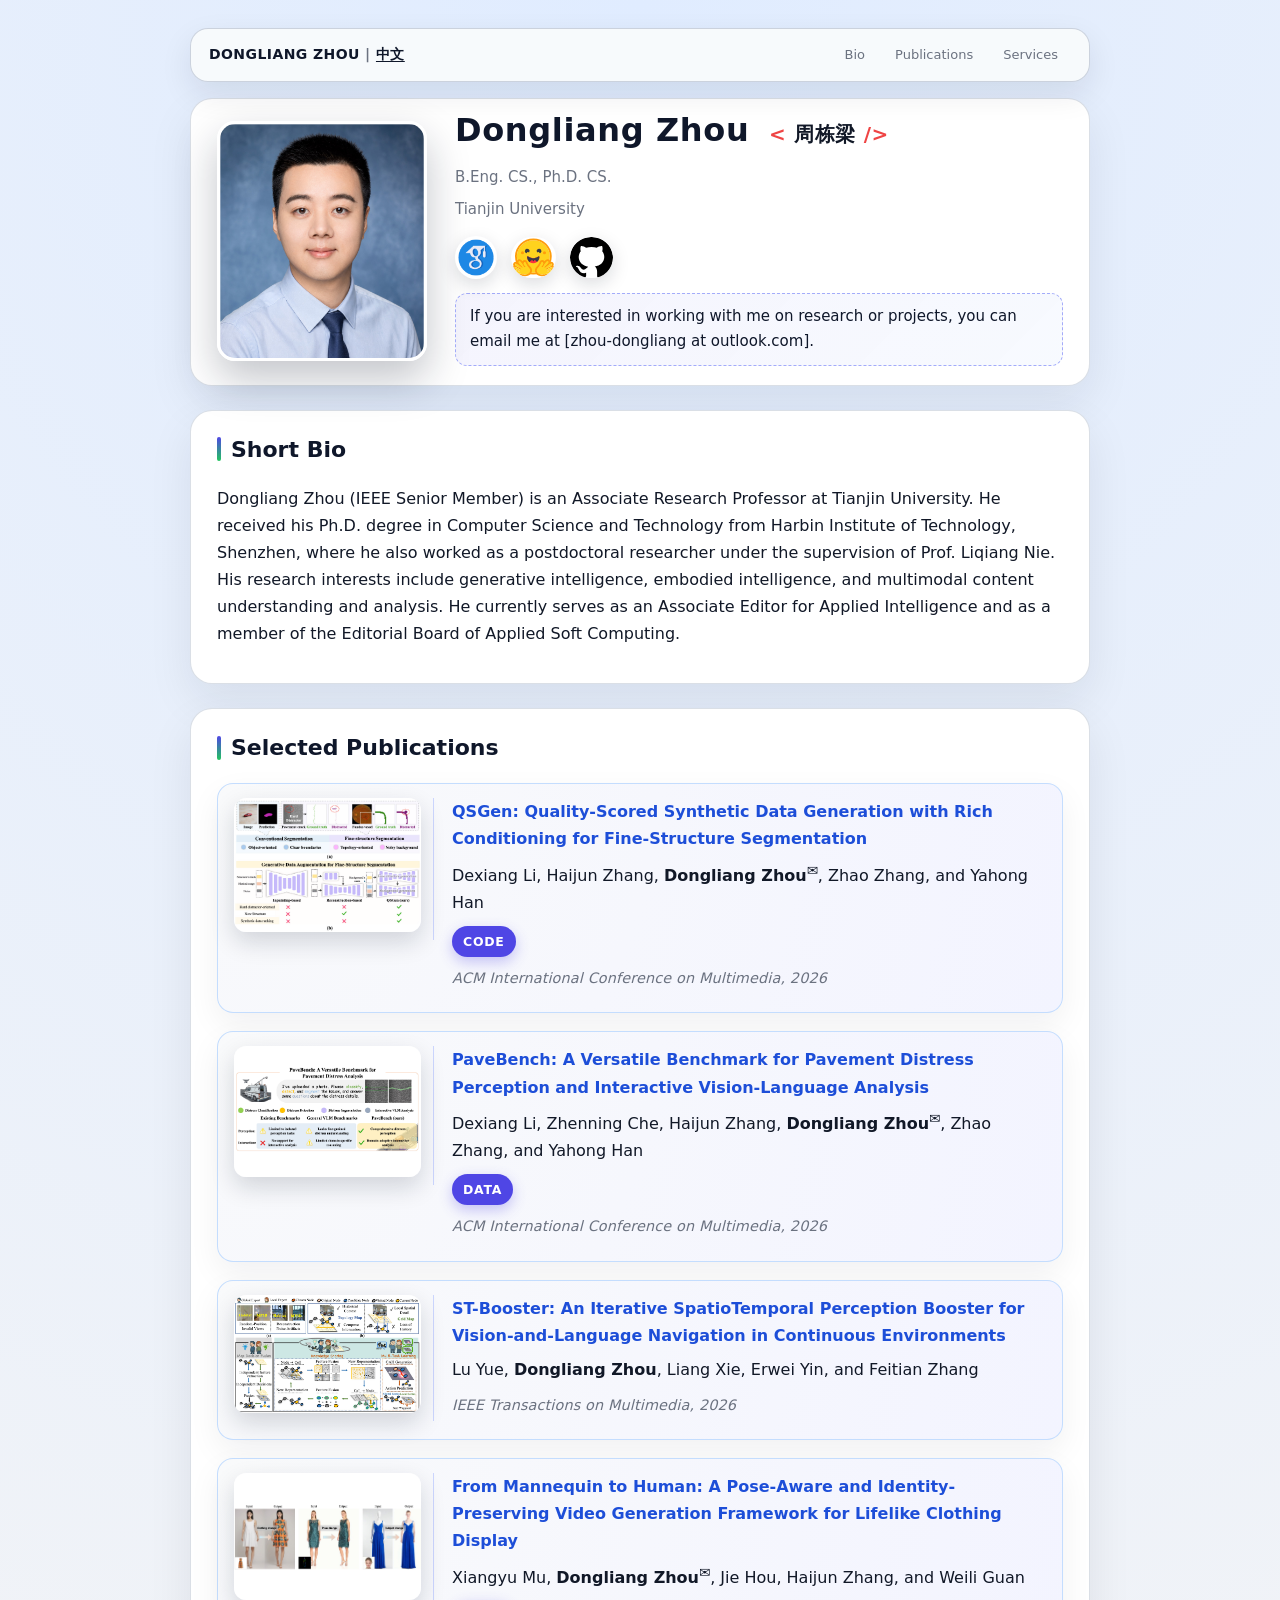
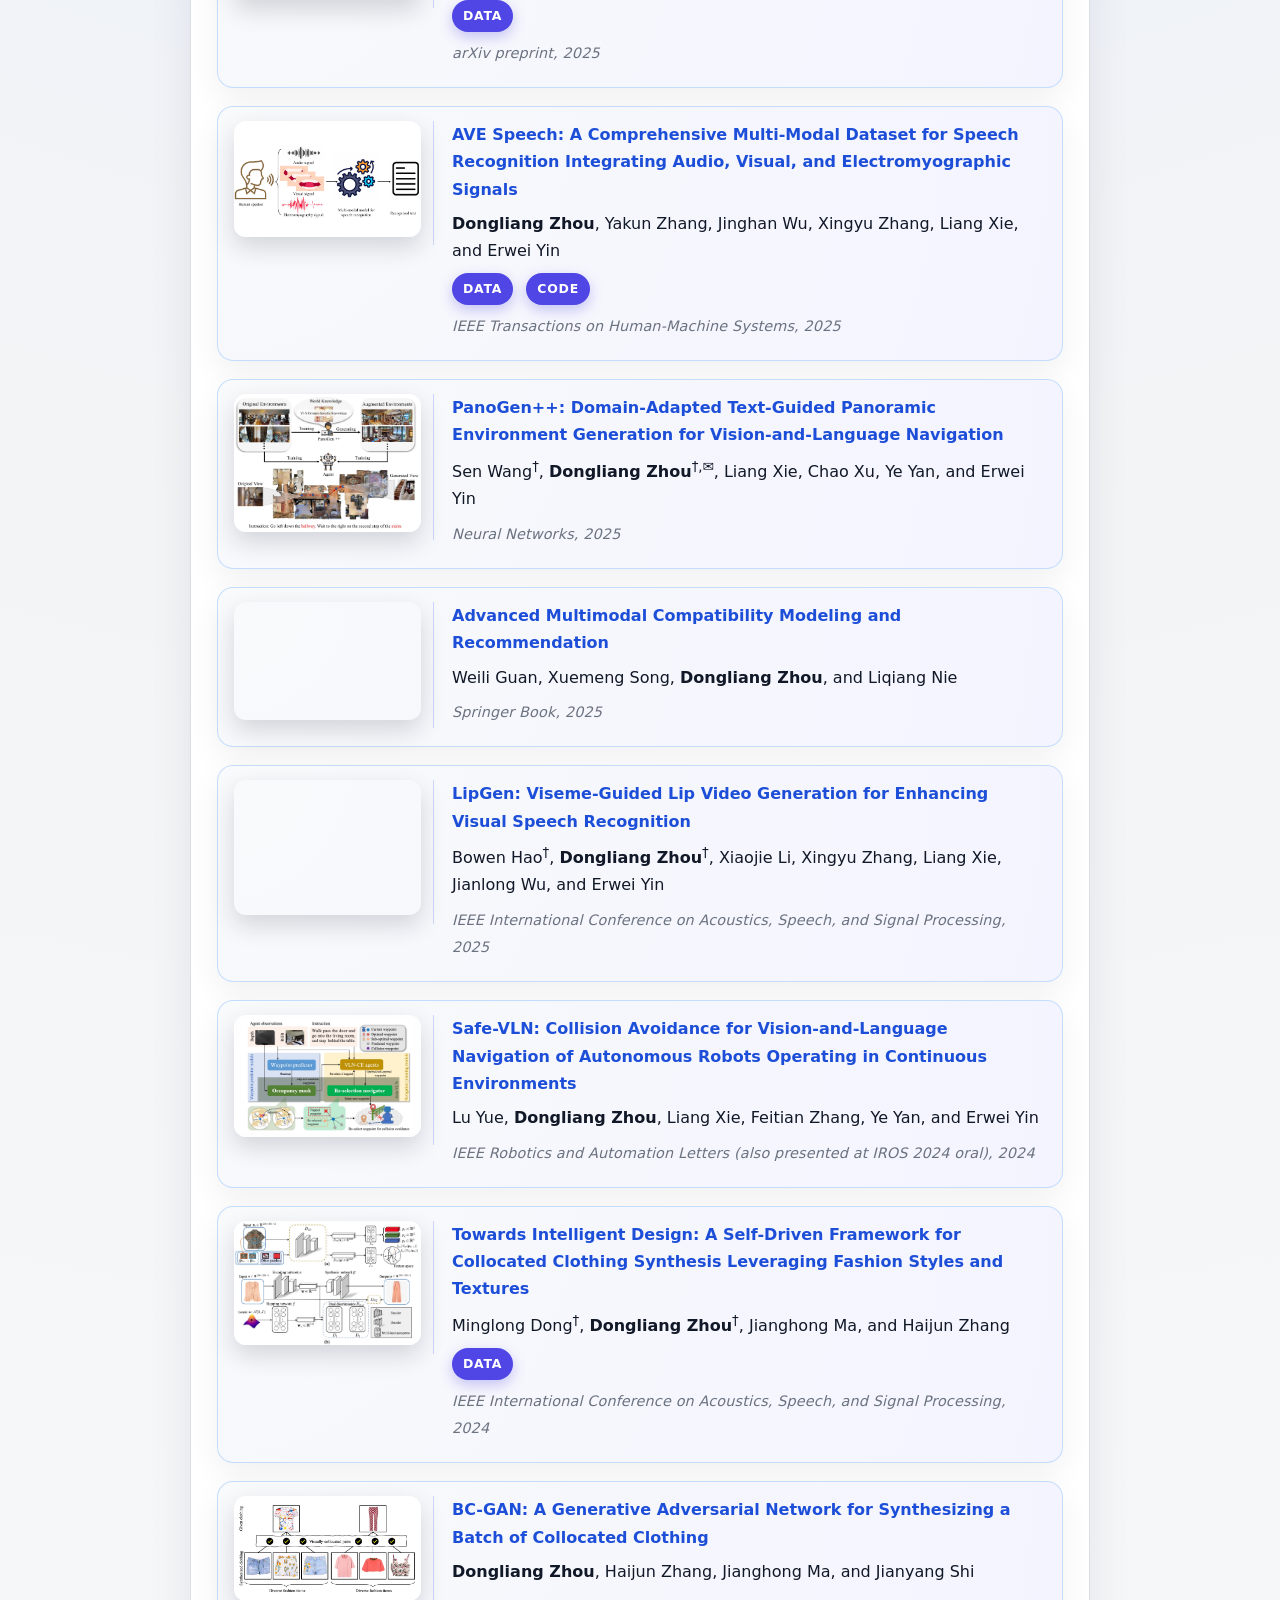
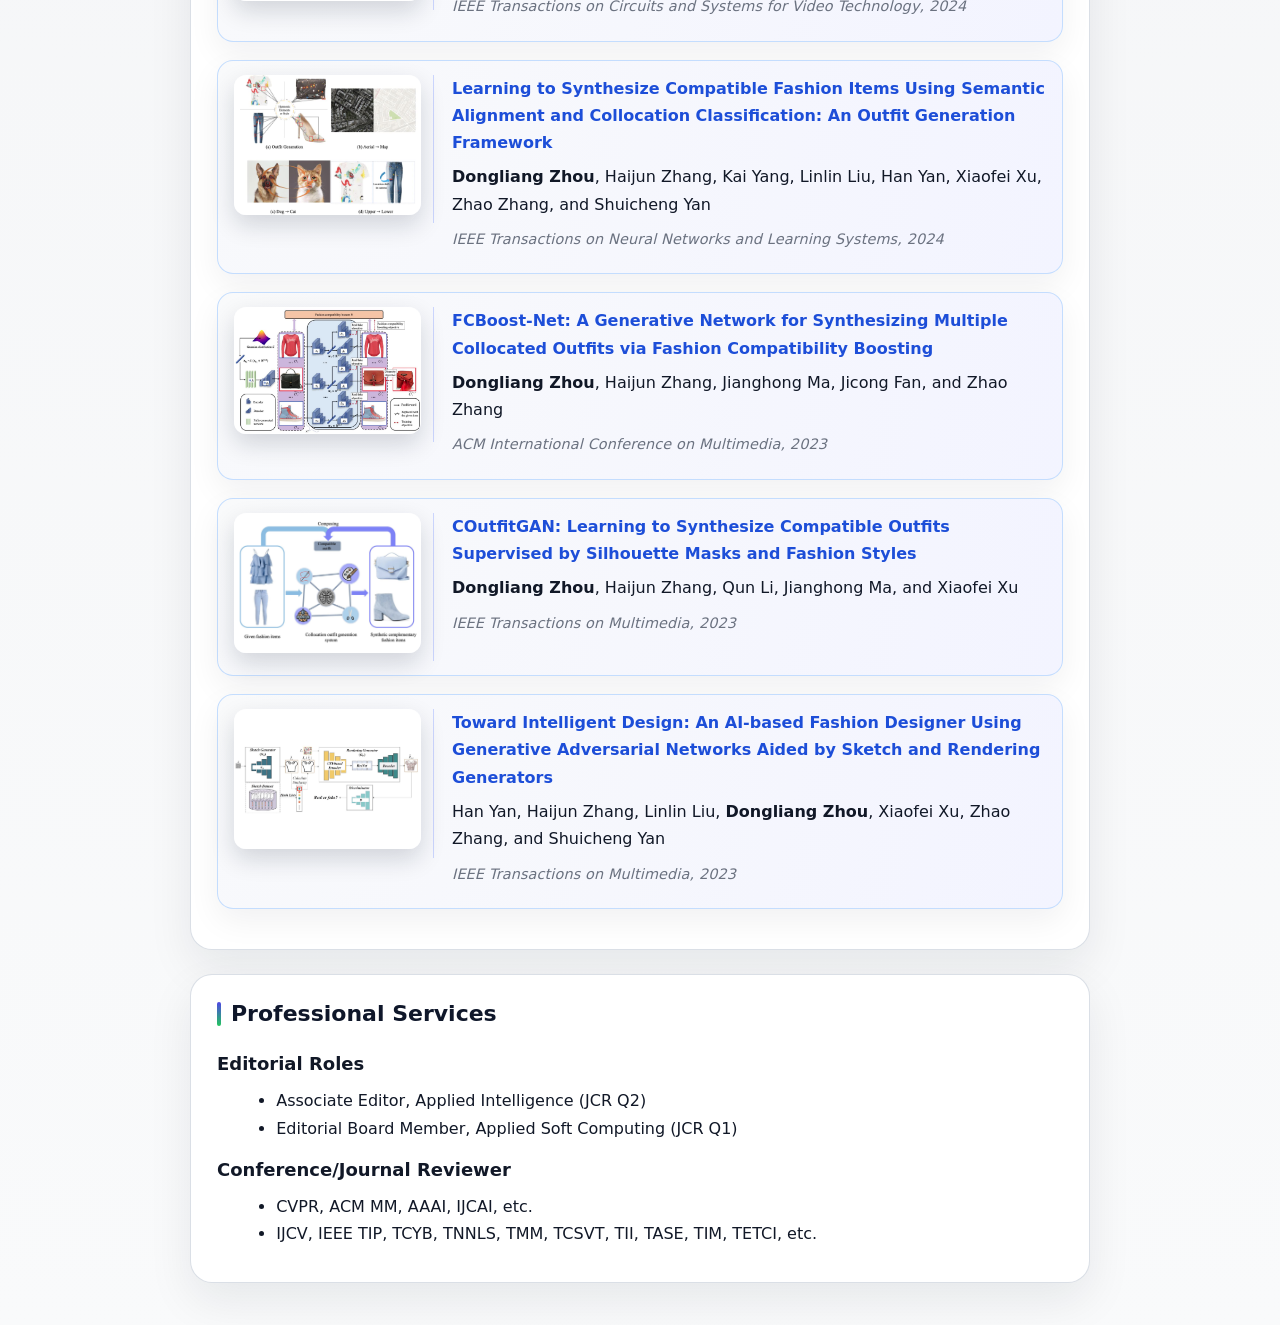
==== index.html @ 0a8b6293 "update" ====
<!DOCTYPE html>
<html lang="en">

<head>
  <meta charset="UTF-8" />
  <meta name="viewport" content="width=device-width, initial-scale=1.0" />
  <meta name="robots" content="index,follow" />
  <meta name="description"
    content="Dongliang Zhou is an Associate Research Professor at Tianjin University, focusing on generative intelligence, embodied intelligence, and multimodal content understanding and analysis." />
  <meta name="keywords" content="Dongliang Zhou, 周栋梁, Tianjin University,天津大学" />
  <meta property="og:type" content="profile" />
  <meta property="og:title" content="Dongliang Zhou — Academic Homepage" />
  <meta property="og:description"
    content="Associate Research Professor at Tianjin University, focusing on generative intelligence, embodied intelligence, and multimodal content understanding and analysis." />
  <meta property="og:url" content="https://www.viktor-zhou.com/" />
  <meta property="og:image" content="https://www.viktor-zhou.com/homepage_imgs/me.jpeg" />
  <meta property="og:locale" content="en_US" />
  <meta property="og:locale:alternate" content="zh_CN" />
  <meta name="twitter:card" content="summary" />
  <meta name="twitter:title" content="Dongliang Zhou — Academic Homepage" />
  <meta name="twitter:description"
    content="Associate Research Professor at Tianjin University, focusing on generative intelligence, embodied intelligence, and multimodal content understanding and analysis." />
  <meta name="twitter:image" content="https://www.viktor-zhou.com/homepage_imgs/me.jpeg" />
  <link rel="author" href="https://www.viktor-zhou.com/" />
  <link rel="canonical" href="https://www.viktor-zhou.com/" />
  <link rel="alternate" hreflang="en" href="https://www.viktor-zhou.com/" />
  <link rel="alternate" hreflang="zh-CN" href="https://www.viktor-zhou.com/index_zh.html" />
  <link rel="alternate" hreflang="x-default" href="https://www.viktor-zhou.com/" />
  <link rel="shortcut icon" href="./homepage_imgs/d.zhou.ico" type="image/x-icon" />
  <title>Dongliang's Homepage</title>
  <link rel="stylesheet" href="./assets/css/homepage.css?v=20260804-2" />

  <script async src="./homepage_files/analytics.js"></script>
  <script>
    window.dataLayer = window.dataLayer || [];
    function gtag() { window.dataLayer.push(arguments); }
    gtag("js", new Date());
    gtag("config", "UA-159825357-1");
  </script>
  <script async src="https://www.googletagmanager.com/gtag/js?id=UA-159825357-1"></script>
  <script defer src="./assets/js/homepage.js"></script>
</head>

<body>
  <nav class="top-nav">
    <div class="top-nav-inner">
      <div class="top-nav-brand">
        <span class="brand-text">Dongliang Zhou <span style="color: var(--muted-text);">|</span> <a
            href="index_zh.html">中文</a></span>
      </div>
      <div class="top-nav-links">
        <a href="#short-bio-heading">Bio</a>
        <a href="#publications-heading">Publications</a>
        <a href="#services-heading">Services</a>
      </div>
    </div>
  </nav>

  <header class="site-header">
    <div class="container header-inner">
      <div class="header-photo">
        <img src="./homepage_imgs/me.jpeg" id="me" alt="Portrait of Dongliang Zhou" width="758" height="868"
          fetchpriority="high" />
      </div>
      <div class="header-bio" id="bio">
        <h1>
          <span itemprop="name">
            Dongliang Zhou
            <span class="name-cn">
              <span class="name-cn-angle">&lt;</span> 周栋梁 <span class="name-cn-angle">/&gt;</span>
            </span>
          </span>
        </h1>
        <div class="degrees">
          B.Eng. CS., Ph.D. CS.
        </div>
        <div class="affiliation">
          Tianjin University
        </div>

        <div class="external">
          <a class="icon-link" href="https://scholar.google.com/citations?user=7di2778AAAAJ" target="_blank" rel="noopener noreferrer"
            aria-label="Google Scholar">
            <img src="./homepage_assets/icons8-google-scholar-144.png" alt="Google Scholar Profile"
              style="height: 2.65em;" />
          </a>

          <a class="icon-link" href="https://huggingface.co/MML-Group" target="_blank" rel="noopener noreferrer" aria-label="HF">
            <img src="./homepage_assets/huggingface_logo-noborder.svg" alt="Huggingface" style="height: 2.6em;" />
          </a>

          <a class="icon-link" href="https://github.com/MML-Group" target="_blank" rel="noopener noreferrer" aria-label="GitHub">
            <img src="./homepage_assets/github.icon.svg" alt="GitHub" style="height: 2.6em;" />
          </a>

        </div>

        <p class="contact-note">
          If you are interested in working with me on research or projects, you can email me at [zhou-dongliang at
          outlook.com].
        </p>
      </div>
    </div>
  </header>

  <main>
    <section class="container section" aria-labelledby="short-bio-heading">
      <h2 id="short-bio-heading">Short Bio</h2>
      <p>
        Dongliang Zhou (IEEE Senior Member) is an Associate Research Professor at Tianjin University. He received his
        Ph.D. degree in Computer Science and Technology from Harbin Institute of Technology, Shenzhen, where he also
        worked as a postdoctoral researcher under the supervision of Prof. Liqiang Nie. His research interests include
        generative intelligence, embodied intelligence, and multimodal content understanding and analysis. He currently serves as an Associate Editor for
        Applied Intelligence and as a member of the Editorial Board of Applied Soft Computing.
      </p>
    </section>

    <section class="container section" aria-labelledby="publications-heading">
      <h2 id="publications-heading">Selected Publications</h2>
      <div id="publications-list" aria-live="polite">
        <p class="publication-status">Loading publications…</p>
      </div>
    </section>

    <section class="container section" aria-labelledby="services-heading">
      <h2 id="services-heading">Professional Services</h2>

      <h3>Editorial Roles</h3>
      <ul>
        <li>Associate Editor, Applied Intelligence (JCR Q2)</li>
        <li>Editorial Board Member, Applied Soft Computing (JCR Q1)</li>
      </ul>

      <h3>Conference/Journal Reviewer</h3>
      <ul>
        <li>CVPR, ACM MM, AAAI, IJCAI, etc.</li>
        <li>IJCV, IEEE TIP, TCYB, TNNLS, TMM, TCSVT, TII, TASE, TIM, TETCI, etc.</li>
      </ul>
    </section>

  </main>

</body>

</html>
---- assets/css/homepage.css ----
:root {
      --primary-color: #0f172a;
      --accent-color: #4f46e5;
      --accent-color-soft: #eef2ff;
      --accent-color-hover: #3730a3;
      --card-bg-color: #ffffff;
      --text-color: #111827;
      --muted-text: #6b7280;
    }

    @media screen and (max-device-width: 768px) {
      body {
        -webkit-text-size-adjust: none;
      }
    }

    * {
      box-sizing: border-box;
    }

    body {
      margin: 0;
      padding: 24px 16px 32px;
      font-family: system-ui, -apple-system, BlinkMacSystemFont, "Segoe UI",
        sans-serif;
      font-size: 16px;
      background: radial-gradient(circle at top, #e0ecff 0, #f3f4f6 45%, #f9fafb 100%);
      color: var(--text-color);
      line-height: 1.7;
    }

    p {
      font-size: 16px;
      text-align: left;
      margin: 0 0 0.85em;
      color: var(--text-color);
    }

    html[lang^="zh"] p {
      text-align: justify;
      text-justify: inter-ideograph;
    }

    h1 {
      font-size: 32px;
      margin: 0 0 0.25em;
      padding: 0;
      letter-spacing: 0.02em;
      font-weight: 700;
      color: var(--primary-color);
    }

    h2 {
      font-size: 22px;
      margin: 0 0 0.75em;
      padding: 0;
      font-weight: 700;
      display: flex;
      align-items: center;
      gap: 10px;
      color: var(--primary-color);
    }

    h2::before {
      content: "";
      display: inline-block;
      width: 4px;
      height: 24px;
      border-radius: 999px;
      background: linear-gradient(180deg, var(--accent-color), #22c55e);
    }

    h3 {
      font-size: 18px;
      margin: 8px 0;
      padding: 0;
    }

    /* Ensure anchored sections are not hidden behind the sticky top nav */
    #short-bio-heading,
    #publications-heading,
    #services-heading {
      scroll-margin-top: 88px;
    }

    html {
      scroll-behavior: smooth;
    }

    a {
      text-decoration: none;
      color: #2563eb;
      font-weight: 500;
    }

    a:hover {
      text-decoration: underline;
      color: #1d4ed8;
    }

    a:visited {
      color: #4f46e5;
    }

    .icon-link {
      text-decoration: none;
      display: inline-flex;
      align-items: center;
      justify-content: center;
    }

    .icon-link img {
      transition: transform 0.25s ease, box-shadow 0.25s ease;
      border-radius: 999px;
      vertical-align: middle;
      box-shadow: 0 6px 18px rgba(15, 23, 42, 0.15);
      background: #ffffff;
    }

    .icon-link img:hover {
      transform: translateY(-2px) scale(1.03);
      box-shadow: 0 12px 30px rgba(15, 23, 42, 0.3);
    }

    .icon-link:hover {
      text-decoration: none;
    }

    .container {
      max-width: 900px;
      margin: 0 auto 24px;
      padding: 20px 26px 22px;
      border-radius: 22px;
      background-color: var(--card-bg-color);
      clear: both;
      border: 1px solid rgba(148, 163, 184, 0.35);
      box-shadow: 0 18px 45px rgba(15, 23, 42, 0.08);
      transition: box-shadow 0.2s ease, transform 0.2s ease, border-color 0.2s ease;
    }

    .container:hover {
      transform: translateY(-2px);
      border-color: rgba(129, 140, 248, 0.7);
      box-shadow: 0 22px 55px rgba(15, 23, 42, 0.16);
    }

    .container:first-of-type {
      margin-top: 8px;
      margin-bottom: 24px;
    }

    .top-nav {
      max-width: 900px;
      margin: 4px auto 16px;
      padding: 8px 18px;
      border-radius: 18px;
      background: rgba(248, 250, 252, 0.96);
      border: 1px solid rgba(148, 163, 184, 0.45);
      box-shadow: 0 12px 32px rgba(15, 23, 42, 0.09);
      backdrop-filter: blur(14px);
      -webkit-backdrop-filter: blur(14px);
      position: sticky;
      top: 8px;
      z-index: 20;
    }

    .top-nav-inner {
      display: flex;
      align-items: center;
      justify-content: space-between;
      gap: 12px;
    }

    .top-nav-brand {
      display: flex;
      align-items: center;
      gap: 6px;
      font-size: 14px;
      font-weight: 600;
      color: var(--primary-color);
      letter-spacing: 0.03em;
      text-transform: uppercase;
    }

    .top-nav-brand a {
      color: var(--primary-color);
      font-weight: 600;
      text-decoration: underline;
      text-decoration-thickness: 1px;
      text-underline-offset: 2px;
      border-bottom: none;
      transition: color 0.15s ease;
    }

    .top-nav-brand a:hover {
      color: var(--accent-color);
      text-decoration: underline;
      text-decoration-thickness: 1px;
    }


    .top-nav-links {
      display: flex;
      gap: 4px;
      flex-wrap: wrap;
      justify-content: flex-end;
    }

    .top-nav-links a {
      font-size: 13px;
      color: var(--muted-text);
      padding: 6px 12px;
      border-radius: 999px;
      background: transparent;
      border: 1px solid transparent;
      font-weight: 500;
    }

    .top-nav-links a:hover {
      text-decoration: none;
      color: var(--primary-color);
      background: var(--accent-color-soft);
      border-color: rgba(129, 140, 248, 0.75);
    }

    .site-header {
      background: transparent;
    }

    .header-inner {
      display: flex;
      align-items: center;
      gap: 28px;
      padding-top: 4px;
      padding-bottom: 6px;
    }

    .header-photo {
      flex-shrink: 0;
      text-align: center;
    }

    #me {
      border-radius: 18px;
      max-width: 210px;
      width: 100%;
      height: auto;
      display: block;
      box-shadow: 0 18px 42px rgba(15, 23, 42, 0.25);
      border: 3px solid #ffffff;
    }

    .header-bio {
      flex: 1;
    }

    .name-cn {
      font-size: 20px;
      font-family: "SF Pro SC", "PingFang SC", "Noto Sans SC", "Microsoft YaHei", "微软雅黑", system-ui, sans-serif;
      font-weight: 600;
      color: #111827;
      margin-left: 8px;
      white-space: nowrap;
    }

    .name-cn-angle {
      color: #ef4444;
    }

    .degrees {
      margin-top: 4px;
      margin-bottom: 6px;
      font-size: 15px;
      color: var(--muted-text);
    }

    .affiliation {
      margin-top: 2px;
      font-size: 15px;
      color: var(--muted-text);
    }

    .external {
      margin-top: 14px;
      display: flex;
      gap: 14px;
      align-items: center;
    }

    .external a {
      margin: 0;
    }

    .contact-note {
      margin-top: 14px;
      font-size: 15px;
      font-weight: 500;
      color: var(--primary-color);
      padding: 10px 14px;
      border-radius: 12px;
      background: linear-gradient(135deg,
          rgba(79, 70, 229, 0.06),
          rgba(59, 130, 246, 0.04));
      border: 1px dashed rgba(129, 140, 248, 0.7);
    }

    .section {
      margin-top: 6px;
    }

    .section:last-of-type {
      margin-bottom: 10px;
    }

    .section p {
      color: var(--text-color);
    }

    .admissions-highlight {
      margin-top: 18px;
      padding: 18px 20px;
      border-radius: 18px 22px 16px 20px;
      background: linear-gradient(135deg,
          rgba(255, 251, 235, 0.96),
          rgba(239, 246, 255, 0.9));
      border: 2px dashed rgba(99, 102, 241, 0.45);
      box-shadow: 0 8px 20px rgba(15, 23, 42, 0.05);
      position: relative;
      transform: rotate(-0.4deg);
    }

    .admissions-highlight::before {
      content: "";
      position: absolute;
      top: 10px;
      left: 12px;
      right: 12px;
      bottom: 10px;
      border: 1px solid rgba(148, 163, 184, 0.18);
      border-radius: 20px 16px 18px 14px;
      pointer-events: none;
    }

    .admissions-highlight p {
      margin: 0 0 0.7em;
    }

    .admissions-highlight p:last-child {
      margin-bottom: 0;
    }

    .admissions-highlight strong {
      color: var(--primary-color);
    }

    .admissions-inline-link {
      margin: 14px 0 0;
      padding-top: 12px;
      border-top: 1px solid rgba(148, 163, 184, 0.35);
      color: var(--muted-text);
      font-size: 15px;
    }

    .admissions-inline-link strong {
      color: var(--primary-color);
    }

    .admissions-inline-link a {
      margin-left: 4px;
      font-weight: 600;
    }

    .admissions-button,
    .admissions-button:visited {
      display: inline-flex;
      align-items: center;
      gap: 8px;
      padding: 10px 16px;
      border-radius: 999px;
      color: #ffffff;
      background: var(--accent-color);
      font-weight: 700;
      box-shadow: 0 8px 20px rgba(79, 70, 229, 0.28);
      transition: transform 0.18s ease, box-shadow 0.18s ease, background 0.18s ease;
    }

    .admissions-button:hover {
      color: #ffffff;
      background: var(--accent-color-hover);
      text-decoration: none;
      transform: translateY(-2px);
      box-shadow: 0 12px 28px rgba(55, 48, 163, 0.38);
    }

    .admissions-page {
      max-width: 900px;
      margin: 0 auto;
    }

    .admissions-hero {
      padding: 42px 38px;
      min-height: 440px;
      background-color: #ffffff;
      background-image: linear-gradient(90deg,
          rgba(255, 255, 255, 0.94) 0%,
          rgba(255, 255, 255, 0.72) 42%,
          rgba(255, 255, 255, 0.14) 72%),
        url("../../homepage_assets/adm_bg.jpg");
      background-size: 100% auto;
      background-position: center top;
      background-repeat: no-repeat;
    }

    .admissions-hero .admissions-lead,
    .admissions-hero .contact-note {
      max-width: 560px;
    }

    .admissions-hero .contact-note {
      margin-top: 52px;
      background: rgba(255, 255, 255, 0.5);
    }

    .admissions-hero h1 {
      font-size: clamp(34px, 6vw, 54px);
      margin-bottom: 12px;
    }

    .eyebrow {
      color: var(--accent-color);
      font-size: 12px;
      font-weight: 800;
      letter-spacing: 0.18em;
      margin-bottom: 8px;
    }

    .admissions-lead {
      max-width: 650px;
      font-size: 18px;
      margin-bottom: 22px;
    }

    .admissions-detail {
      display: grid;
      grid-template-columns: 72px 1fr;
      gap: 18px;
      align-items: start;
    }

    .admissions-number,
    html[lang^="zh"] .admissions-number {
      margin: 0;
      color: #c7d2fe;
      font-size: 34px;
      font-weight: 800;
      line-height: 1;
      text-align: left;
    }

    .back-home {
      text-align: center;
      margin: 10px 0 0;
    }

    .error-page {
      min-height: 100vh;
    }

    .error-main {
      max-width: 900px;
      margin: 0 auto;
    }

    .error-card {
      min-height: 480px;
      padding: 54px 38px;
      display: flex;
      flex-direction: column;
      align-items: center;
      justify-content: center;
      text-align: center;
      overflow: hidden;
      background:
        radial-gradient(circle at 82% 18%, rgba(129, 140, 248, 0.2), transparent 28%),
        radial-gradient(circle at 16% 84%, rgba(34, 197, 94, 0.14), transparent 30%),
        #ffffff;
    }

    .error-code,
    html[lang^="zh"] .error-code {
      margin: 0 0 8px;
      color: #c7d2fe;
      font-size: clamp(76px, 16vw, 140px);
      font-weight: 800;
      line-height: 0.9;
      letter-spacing: -0.06em;
      text-align: center;
    }

    .error-card h1 {
      margin-bottom: 10px;
      font-size: clamp(30px, 5vw, 44px);
    }

    .error-lead,
    html[lang^="zh"] .error-lead,
    .error-en {
      max-width: 560px;
      text-align: center;
    }

    .error-lead {
      margin-bottom: 2px;
      font-size: 18px;
    }

    .error-en {
      margin-bottom: 24px;
      color: var(--muted-text);
      font-size: 15px;
    }

    .error-actions {
      display: flex;
      align-items: center;
      justify-content: center;
      gap: 16px;
      flex-wrap: wrap;
    }

    .error-secondary-link {
      padding: 9px 4px;
      font-weight: 600;
    }

    .new-badge {
      position: absolute;
      top: -12px;
      right: 22px;
      display: inline-block;
      padding: 4px 12px;
      border-radius: 999px;
      background: linear-gradient(135deg, #ef4444, #f97316);
      color: #ffffff;
      font-size: 12px;
      font-weight: 800;
      line-height: 1.4;
      letter-spacing: 0.08em;
      box-shadow: 0 8px 18px rgba(239, 68, 68, 0.32);
      animation: new-badge-pulse 1.6s ease-in-out infinite;
      z-index: 2;
    }

    @keyframes new-badge-pulse {

      0%,
      100% {
        transform: scale(1);
      }

      50% {
        transform: scale(1.08);
      }
    }

    .publication {
      display: flex;
      gap: 18px;
      margin-bottom: 18px;
      align-items: flex-start;
      padding: 14px 16px;
      border-radius: 16px;
      background: radial-gradient(circle at top left, #f9fafb, #f3f4ff);
      border: 1px solid rgba(191, 219, 254, 0.9);
      box-shadow: 0 12px 32px rgba(15, 23, 42, 0.06);
      transition: transform 0.18s ease, box-shadow 0.18s ease,
        background 0.18s ease;
    }

    .publication:hover {
      transform: translateY(-3px);
      background: #ffffff;
      box-shadow: 0 20px 45px rgba(15, 23, 42, 0.12);
    }

    .publication-logo {
      flex-shrink: 0;
      width: 200px;
      max-width: 38%;
      text-align: center;
      border-right: 1px solid rgba(199, 210, 254, 0.9);
      padding-right: 12px;
    }

    .publication-logo img {
      max-width: 100%;
      height: auto;
      border: 0;
      border-radius: 12px;
      box-shadow: 0 10px 24px rgba(15, 23, 42, 0.16);
    }

    .publication-content {
      flex: 1;
    }

    .publication strong a {
      color: #1d4ed8;
      font-weight: 700;
    }

    .publication p,
    html[lang^="zh"] .publication p {
      margin-bottom: 0.45em;
      text-align: left;
      text-justify: auto;
    }

    .publication-status {
      margin: 0;
      color: var(--muted-text);
      text-align: left;
    }

    .publication-error {
      padding: 12px 14px;
      border: 1px solid #fecaca;
      border-radius: 12px;
      background: #fef2f2;
      color: #991b1b;
    }

    .publication em {
      font-style: italic;
      color: var(--muted-text);
      font-size: 0.9em;
      letter-spacing: 0.01em;
    }

    .btn-link {
      display: inline-block;
      padding: 4px 10px;
      border-radius: 999px;
      background-color: var(--accent-color);
      color: #fff;
      font-size: 0.78em;
      margin-right: 8px;
      margin-top: 2px;
      border: 1px solid transparent;
      letter-spacing: 0.06em;
      text-transform: uppercase;
      font-weight: 600;
      box-shadow: 0 5px 14px rgba(79, 70, 229, 0.3);
      transition: background-color 0.18s ease, box-shadow 0.18s ease,
        transform 0.18s ease;
    }

    .btn-link:hover {
      background-color: var(--accent-color-hover);
      text-decoration: none;
      transform: translateY(-1px);
      box-shadow: 0 12px 30px rgba(55, 48, 163, 0.5);
    }

    .btn-link:visited {
      color: #fff;
    }

    ul {
      margin: 0.3em 0 0.8em 1.2em;
      color: var(--text-color);
    }

    @media (max-width: 720px) {
      body {
        padding: 14px 10px 24px;
      }

      .container {
        padding: 18px 16px 20px;
        border-radius: 16px;
      }

      .header-inner {
        flex-direction: column;
        align-items: center;
        text-align: center;
        gap: 18px;
      }

      .header-bio {
        text-align: center;
      }

      .name-cn {
        display: block;
        margin-left: 0;
        margin-top: 4px;
      }

      .external {
        justify-content: center;
      }

      .publication {
        flex-direction: column;
        padding: 14px 14px 16px;
      }

      .publication-logo {
        width: 100%;
        max-width: 100%;
        border-right: none;
        border-bottom: 1px solid rgba(199, 210, 254, 0.9);
        padding-right: 0;
        padding-bottom: 10px;
      }

      .publication-content {
        width: 100%;
      }

      .top-nav {
        padding: 8px 14px;
        margin-top: 4px;
        margin-bottom: 14px;
        border-radius: 999px;
        position: static;
      }

      .top-nav-inner {
        flex-direction: row;
        align-items: center;
      }

      .top-nav-links {
        flex: 1;
        justify-content: flex-end;
      }

      .admissions-hero {
        padding: 30px 22px;
        min-height: 360px;
        background-image: linear-gradient(180deg,
            rgba(255, 255, 255, 0.97) 0%,
            rgba(255, 255, 255, 0.78) 48%,
            rgba(255, 255, 255, 0.18) 100%),
          url("../../homepage_assets/adm_bg.jpg");
      }

      .admissions-hero .contact-note {
        margin-top: 32px;
      }

      .admissions-detail {
        grid-template-columns: 1fr;
        gap: 8px;
      }

      .error-card {
        min-height: 420px;
        padding: 42px 22px;
      }

      .admissions-number,
      html[lang^="zh"] .admissions-number {
        font-size: 24px;
      }
    }
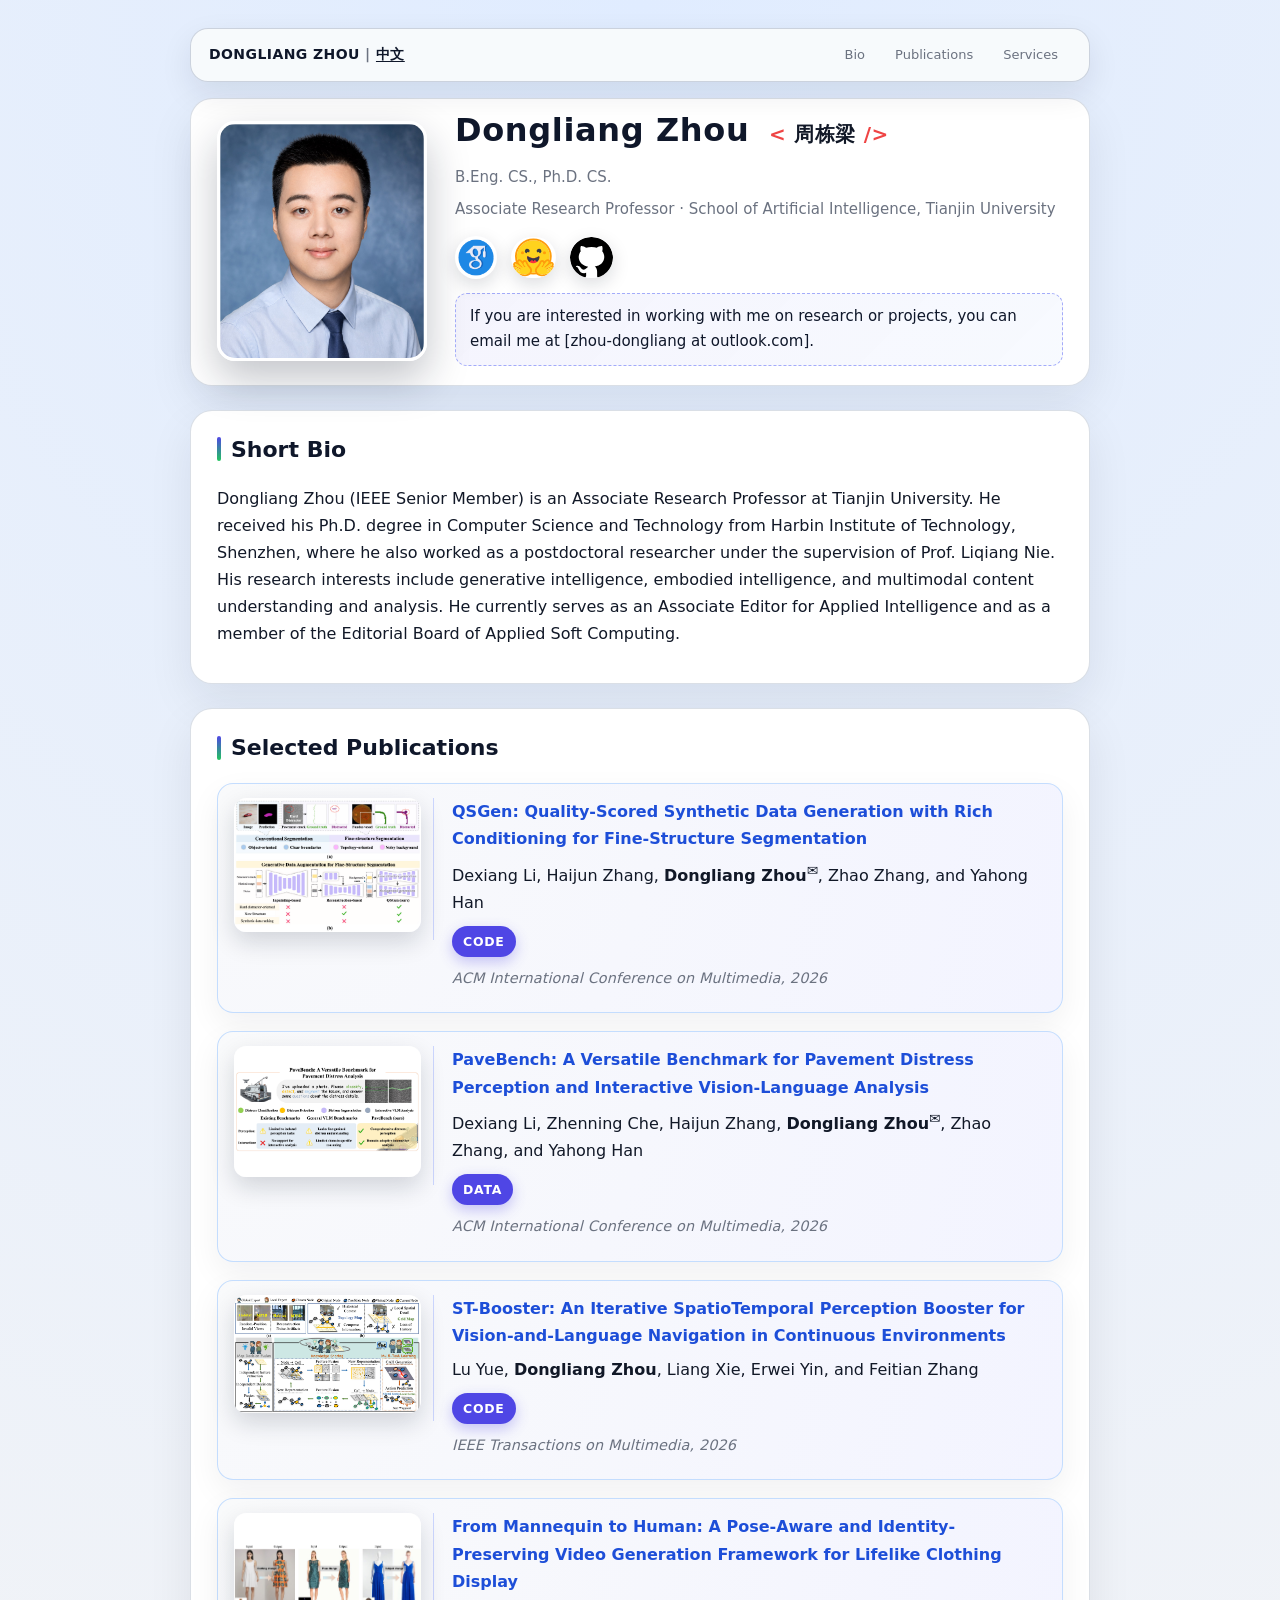
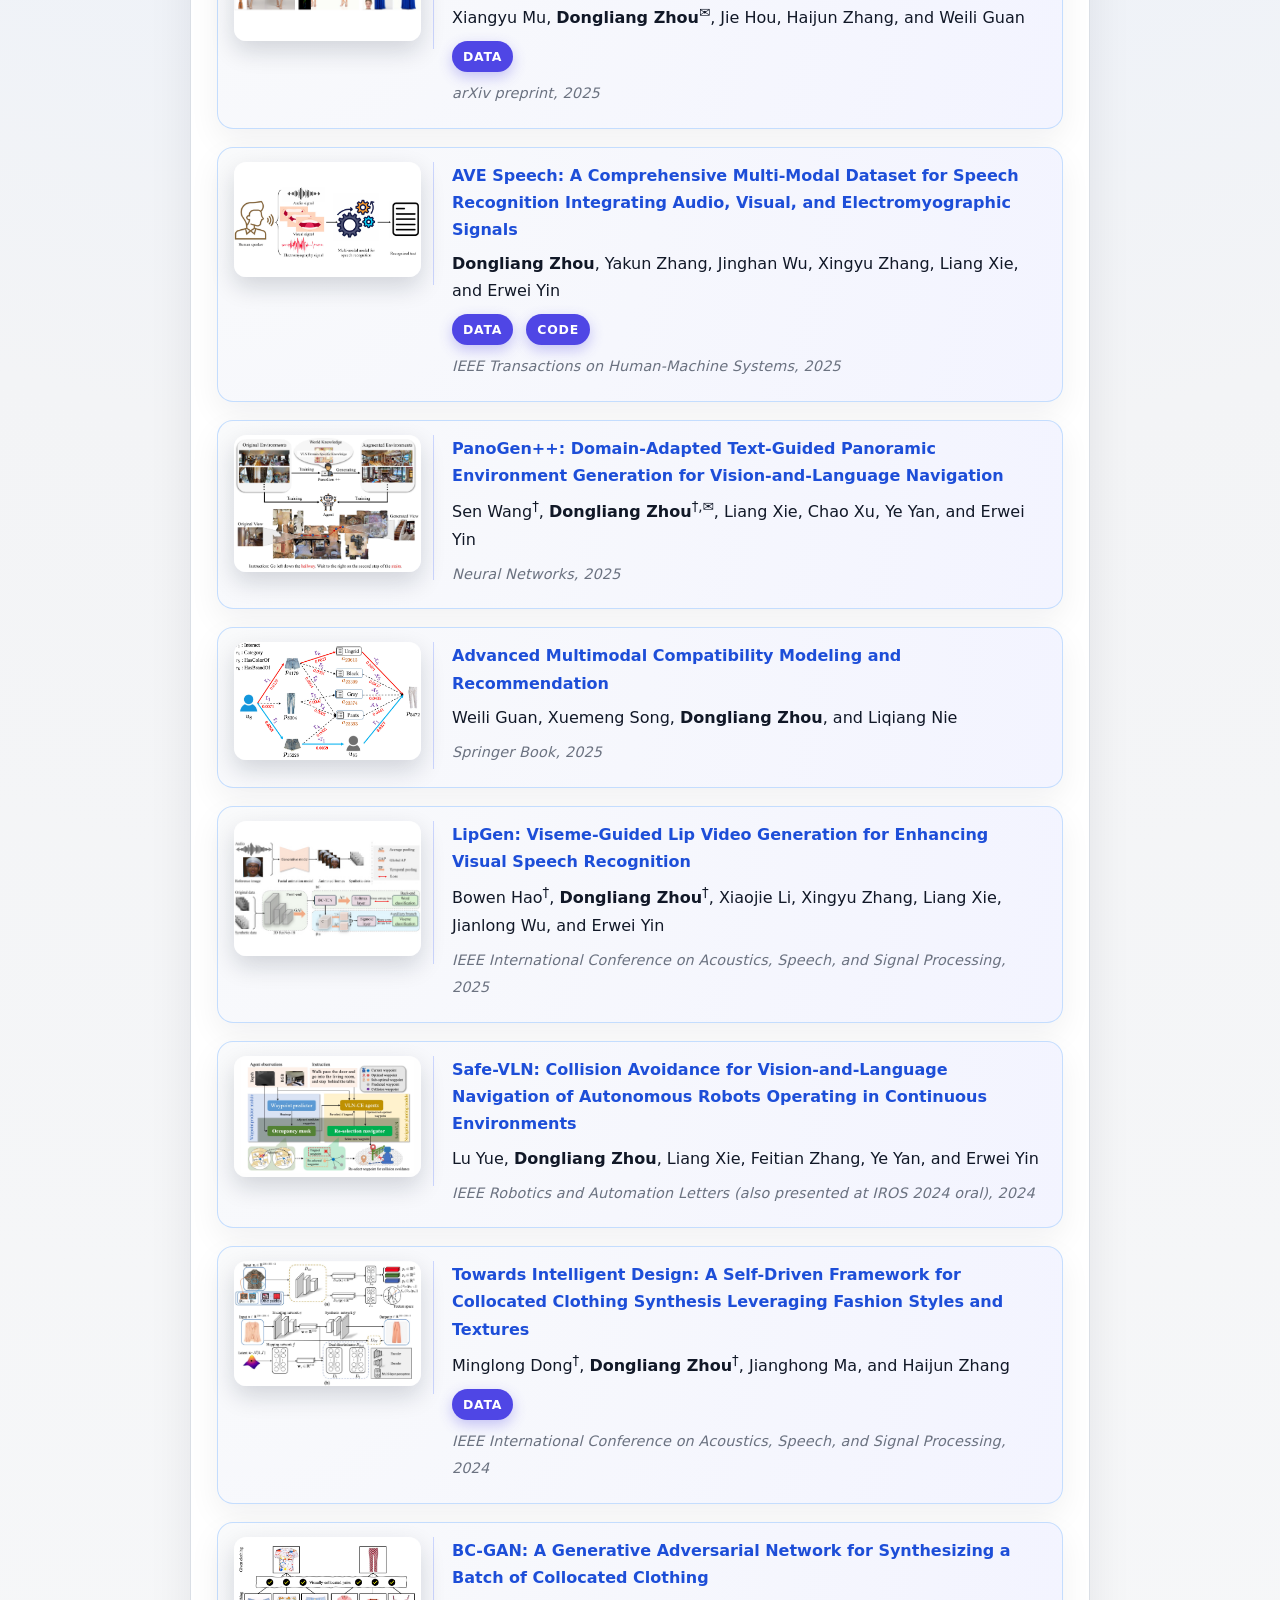
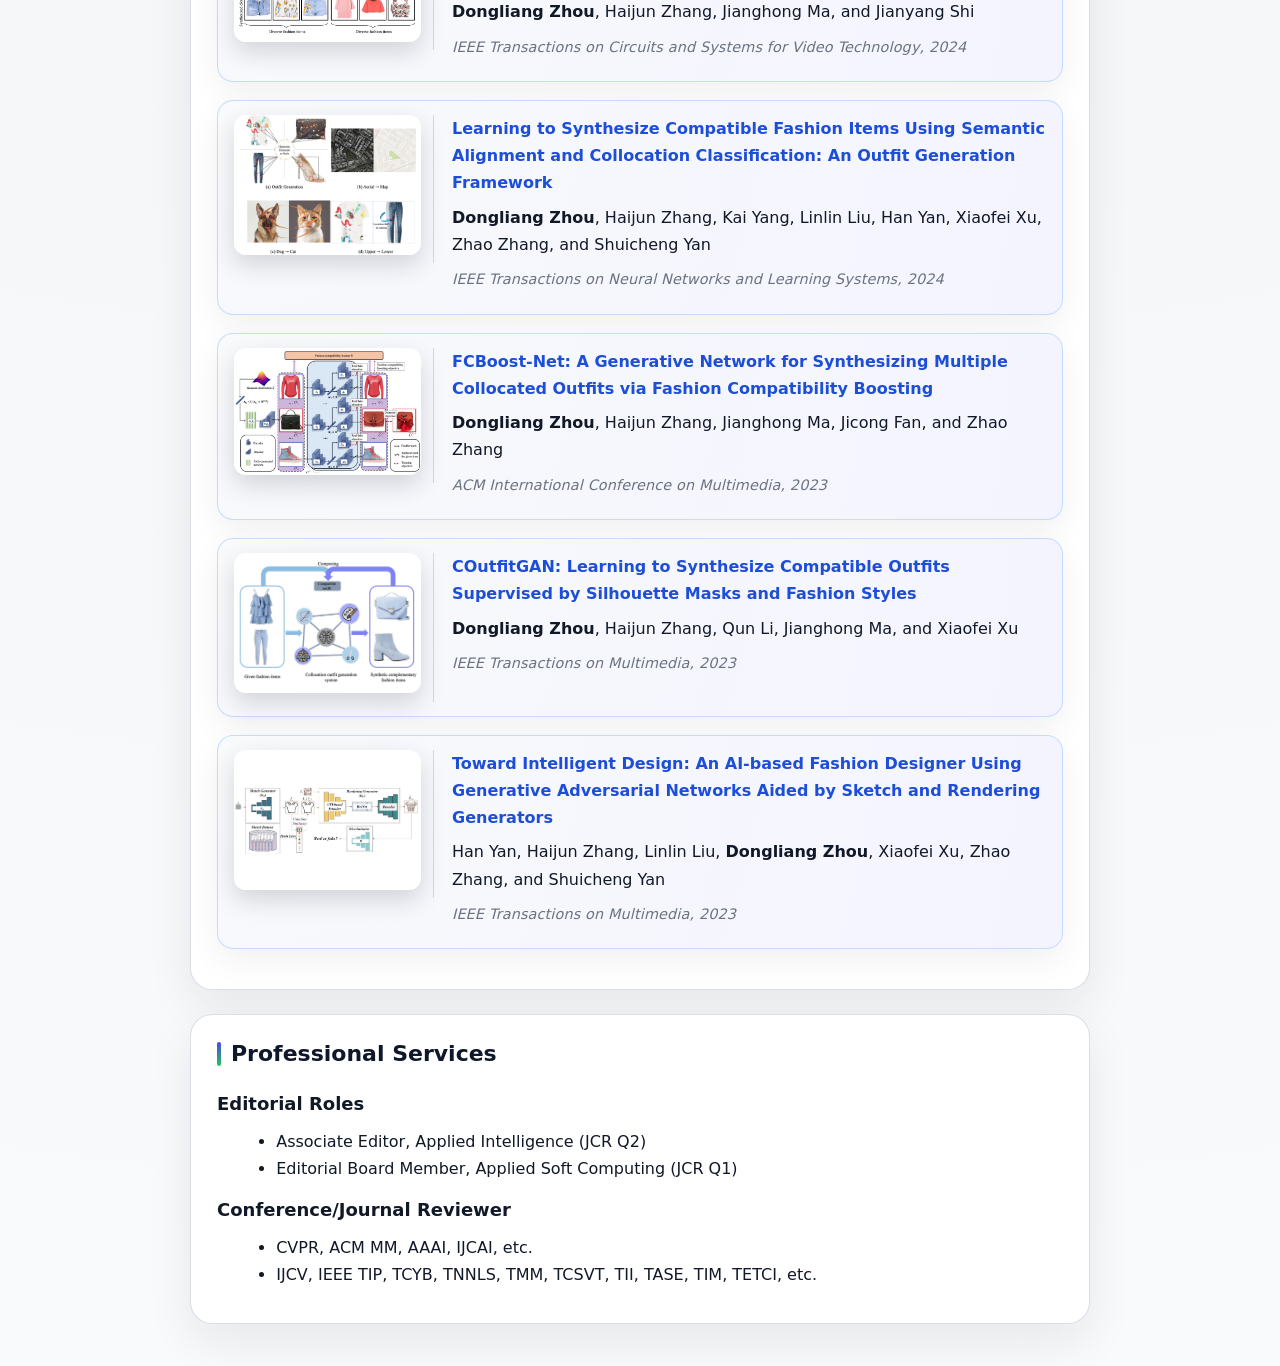
==== commit f3b4dc18: "update" ====
--- a/index.html
+++ b/index.html
@@ -75,7 +75,7 @@
           B.Eng. CS., Ph.D. CS.
         </div>
         <div class="affiliation">
-          Tianjin University
+          Associate Research Professor · School of Artificial Intelligence, Tianjin University
         </div>
 
         <div class="external">
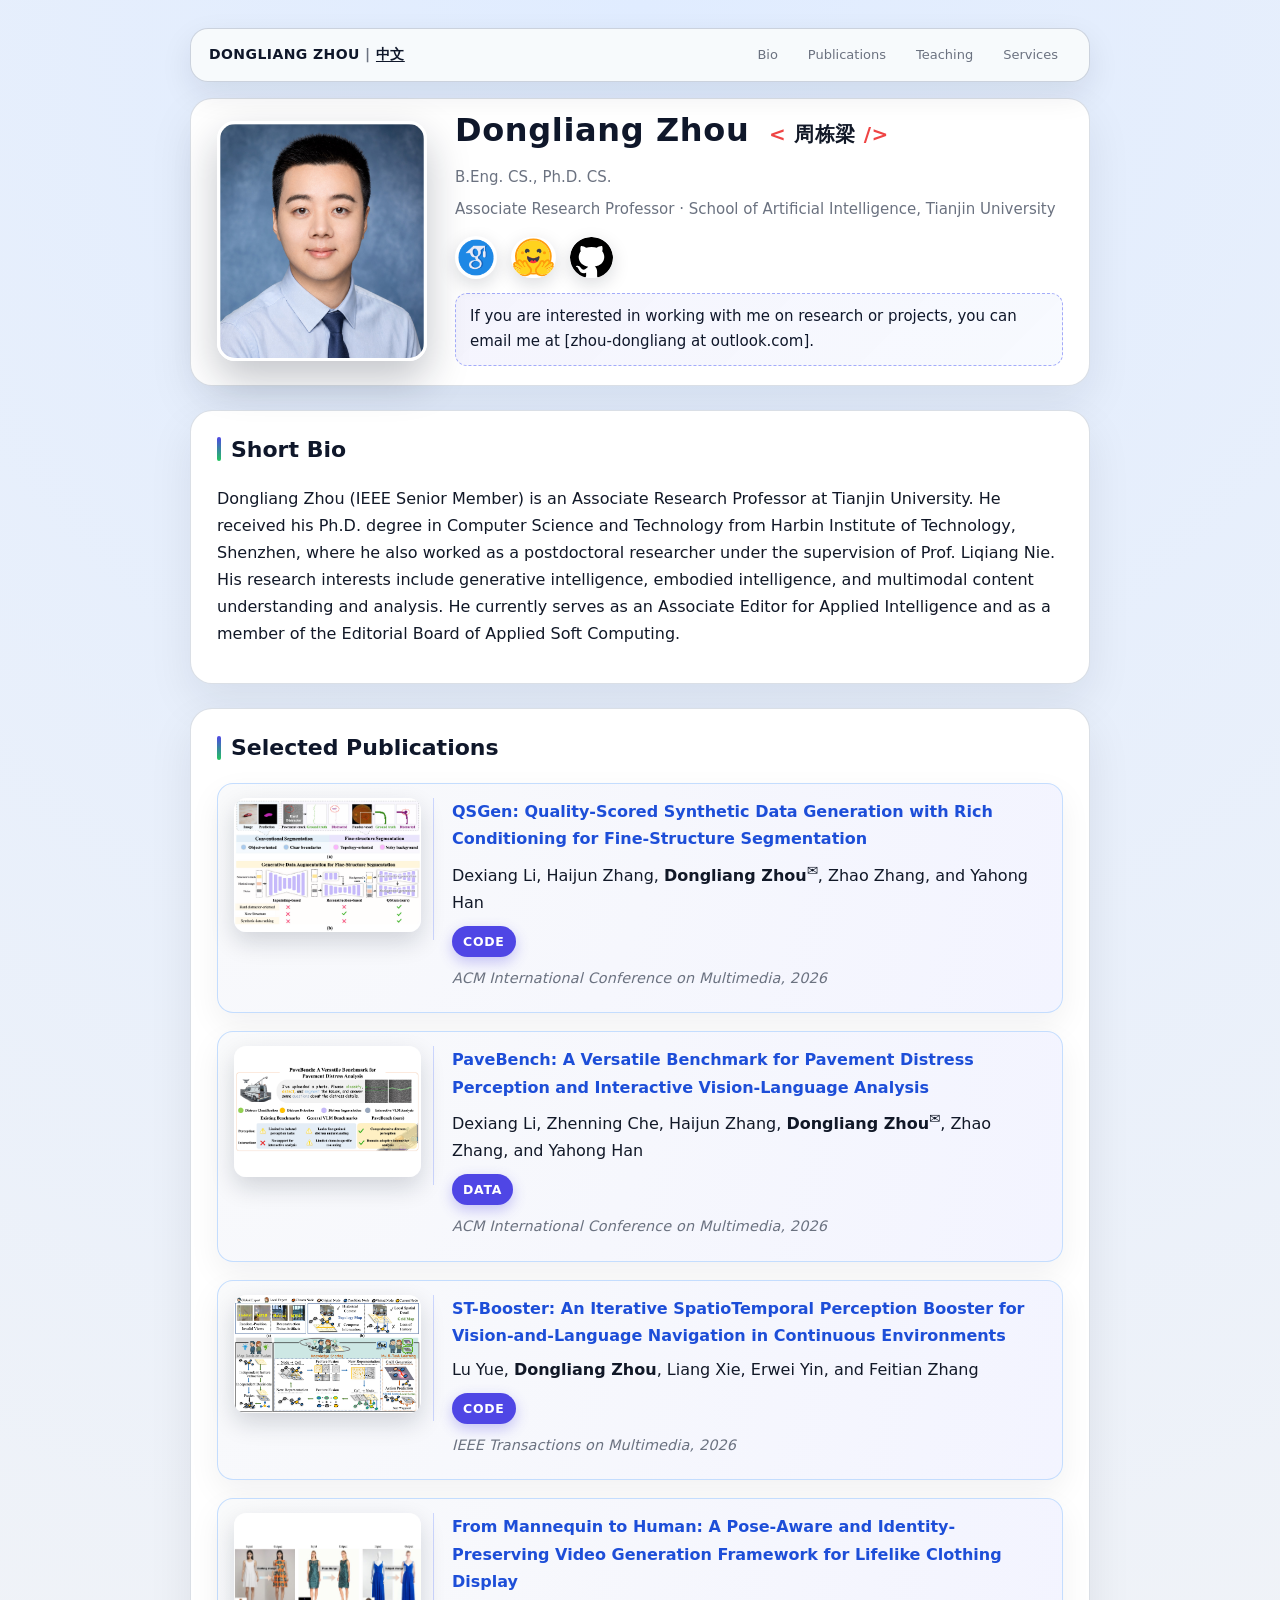
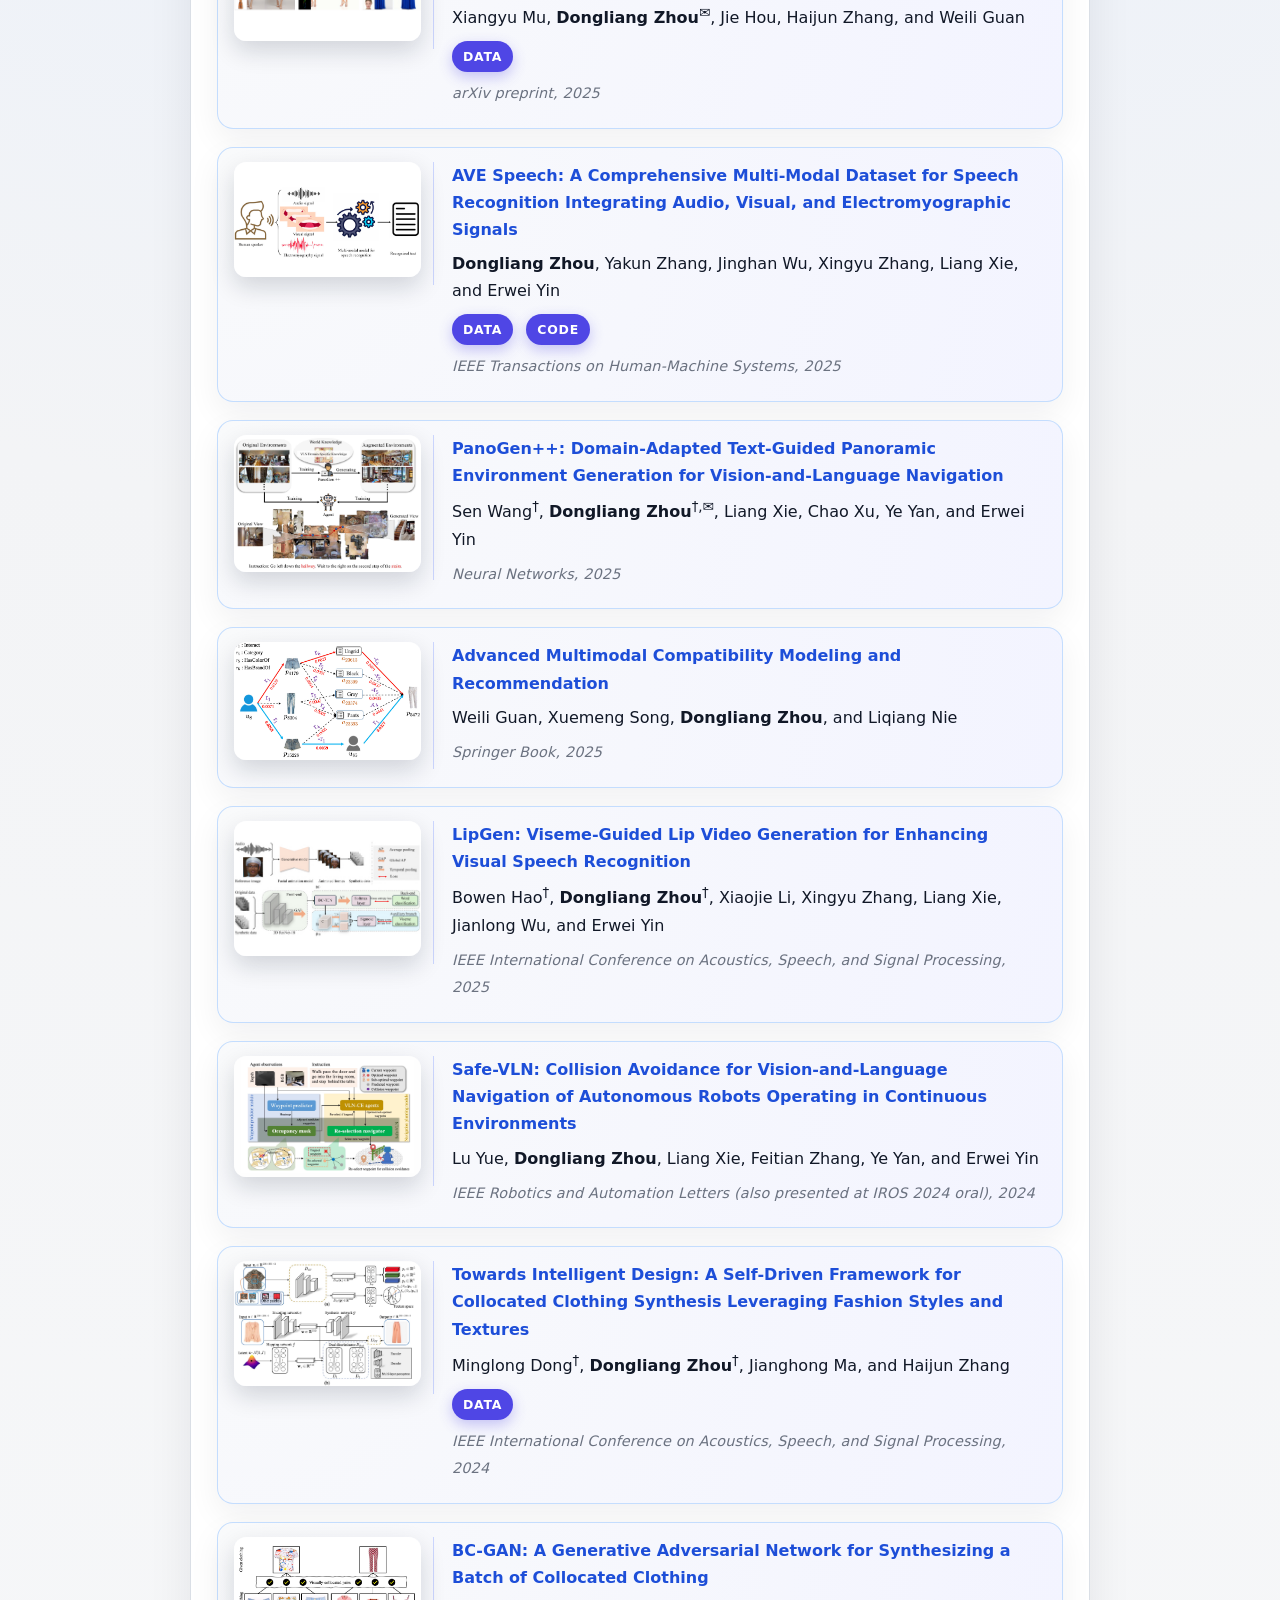
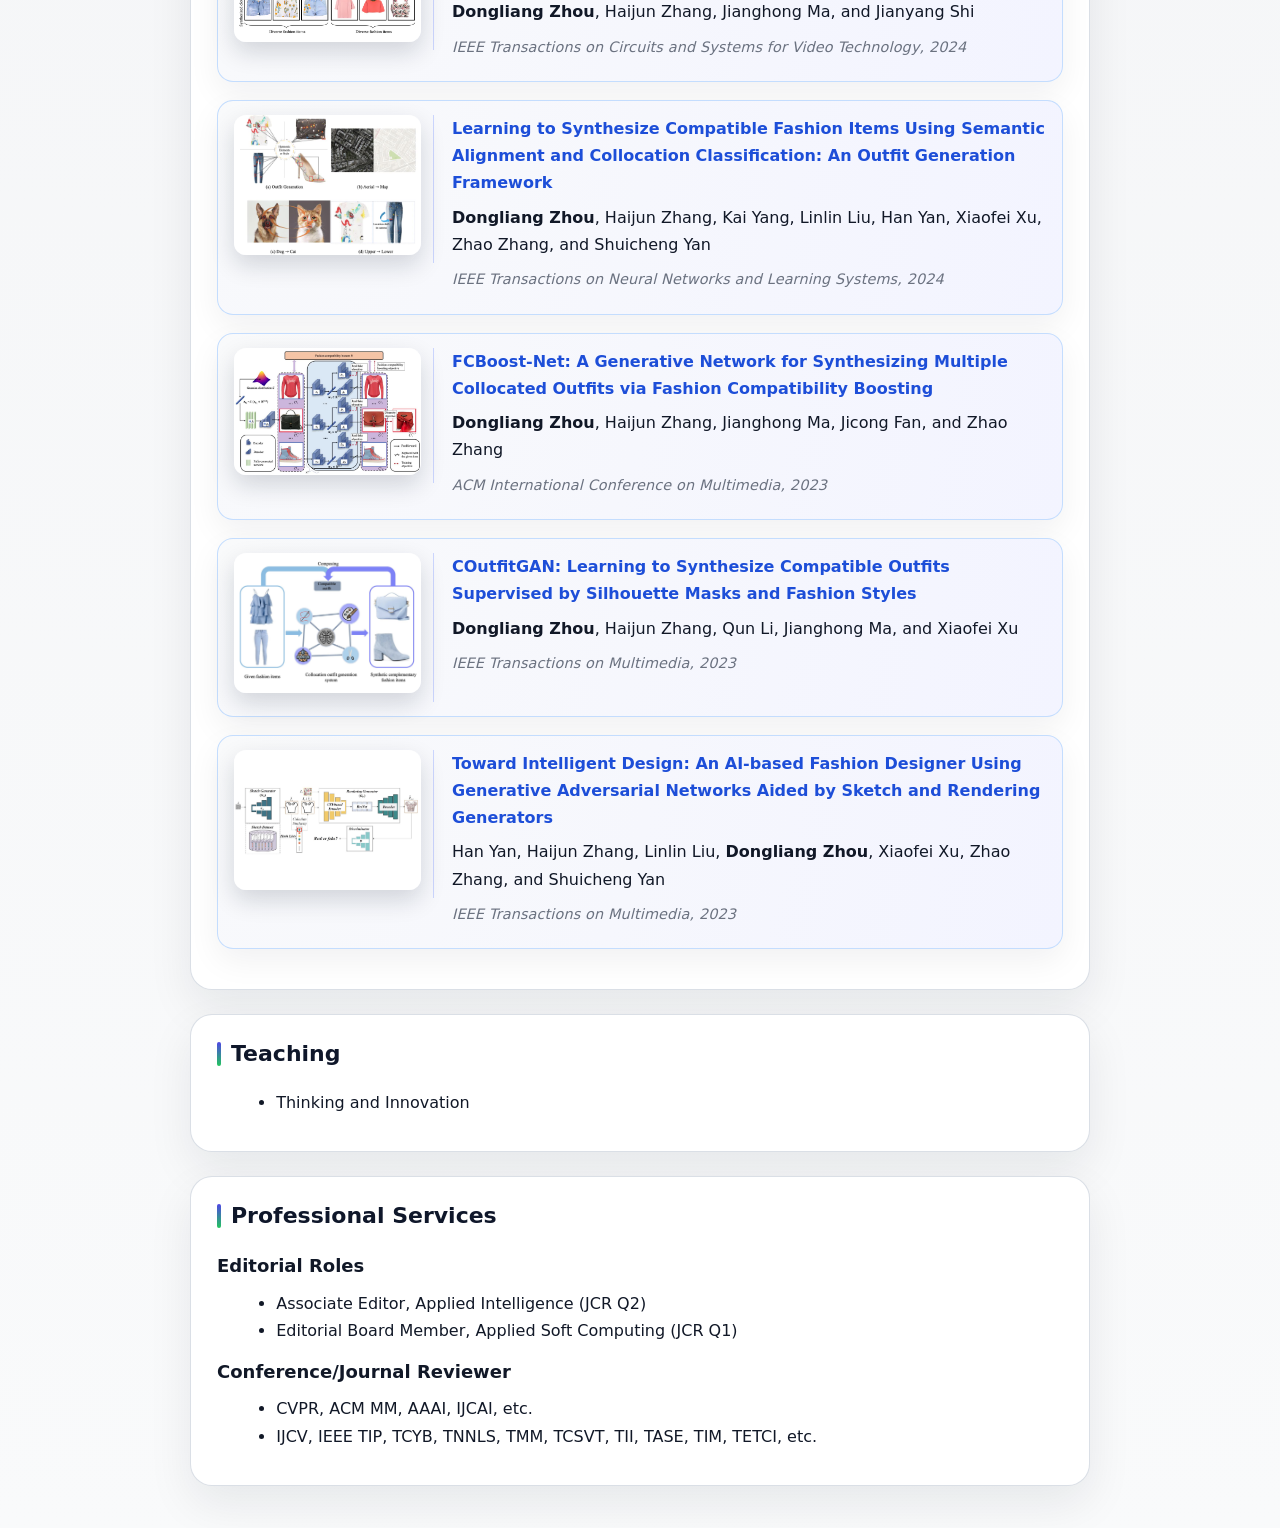
==== commit 46a71cf1: "update" ====
--- a/index.html
+++ b/index.html
@@ -28,7 +28,7 @@
   <link rel="alternate" hreflang="x-default" href="https://www.viktor-zhou.com/" />
   <link rel="shortcut icon" href="./homepage_imgs/d.zhou.ico" type="image/x-icon" />
   <title>Dongliang's Homepage</title>
-  <link rel="stylesheet" href="./assets/css/homepage.css?v=20260804-2" />
+  <link rel="stylesheet" href="./assets/css/homepage.css?v=20260912-1" />
 
   <script async src="./homepage_files/analytics.js"></script>
   <script>
@@ -51,6 +51,7 @@
       <div class="top-nav-links">
         <a href="#short-bio-heading">Bio</a>
         <a href="#publications-heading">Publications</a>
+        <a href="#teaching-heading">Teaching</a>
         <a href="#services-heading">Services</a>
       </div>
     </div>
@@ -122,6 +123,13 @@
       </div>
     </section>
 
+    <section class="container section" aria-labelledby="teaching-heading">
+      <h2 id="teaching-heading">Teaching</h2>
+      <ul>
+        <li>Thinking and Innovation</li>
+      </ul>
+    </section>
+
     <section class="container section" aria-labelledby="services-heading">
       <h2 id="services-heading">Professional Services</h2>
 
--- a/assets/css/homepage.css
+++ b/assets/css/homepage.css
@@ -455,6 +455,82 @@
       font-weight: 800;
       line-height: 1;
       text-align: left;
+    }
+
+    .students-section {
+      padding: 28px 30px 30px;
+    }
+
+    .students-heading-row {
+      display: flex;
+      align-items: flex-end;
+      justify-content: space-between;
+      gap: 20px;
+      margin-bottom: 18px;
+    }
+
+    .students-heading-row h2 {
+      margin-bottom: 0;
+    }
+
+    .students-eyebrow,
+    html[lang^="zh"] .students-eyebrow {
+      margin: 0 0 5px 14px;
+      color: var(--accent-color);
+      font-size: 12px;
+      font-weight: 800;
+      letter-spacing: 0.16em;
+      text-align: left;
+    }
+
+    .students-grid {
+      display: grid;
+      grid-template-columns: repeat(2, minmax(0, 1fr));
+      gap: 12px;
+      margin: 0;
+      padding: 0;
+      list-style: none;
+    }
+
+    .student-card {
+      position: relative;
+      min-height: 136px;
+      padding: 19px 20px;
+      border: 1px solid rgba(191, 219, 254, 0.9);
+      border-radius: 16px;
+      background: linear-gradient(145deg, #ffffff, #f7f8ff);
+    }
+
+    .student-card h3 {
+      margin: 0 0 9px;
+      padding-right: 74px;
+      color: var(--primary-color);
+      font-size: 20px;
+    }
+
+    .student-card p,
+    html[lang^="zh"] .student-card p {
+      margin: 0 0 3px;
+      color: var(--muted-text);
+      font-size: 14px;
+      text-align: left;
+    }
+
+    .student-card .student-school {
+      color: var(--primary-color);
+      font-weight: 600;
+    }
+
+    .student-role {
+      position: absolute;
+      top: 18px;
+      right: 18px;
+      padding: 3px 8px;
+      border-radius: 999px;
+      color: #4338ca;
+      background: #eef2ff;
+      font-size: 12px;
+      font-weight: 700;
     }
 
     .back-home {
@@ -766,4 +842,16 @@
       html[lang^="zh"] .admissions-number {
         font-size: 24px;
       }
-    }
+
+      .students-section {
+        padding: 22px 16px 20px;
+      }
+
+      .students-grid {
+        grid-template-columns: 1fr;
+      }
+
+      .student-card {
+        min-height: 0;
+      }
+    }
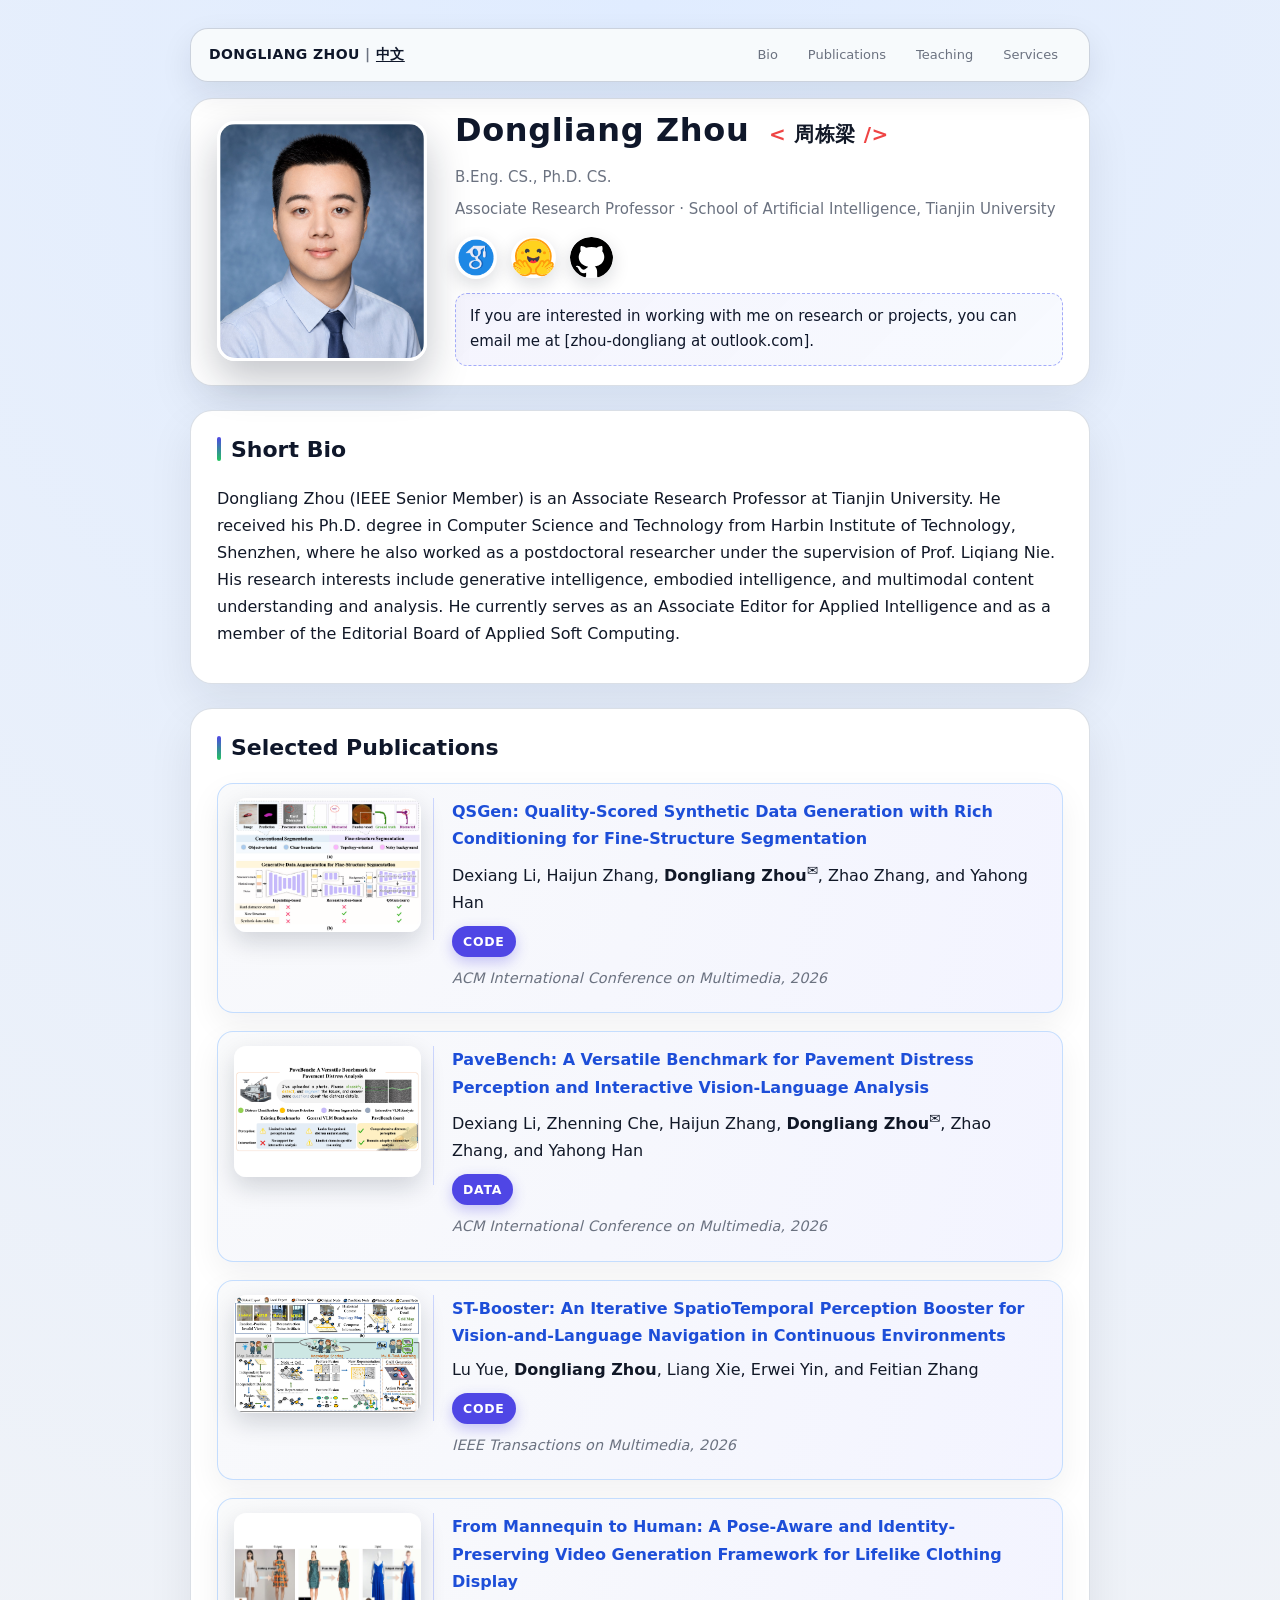
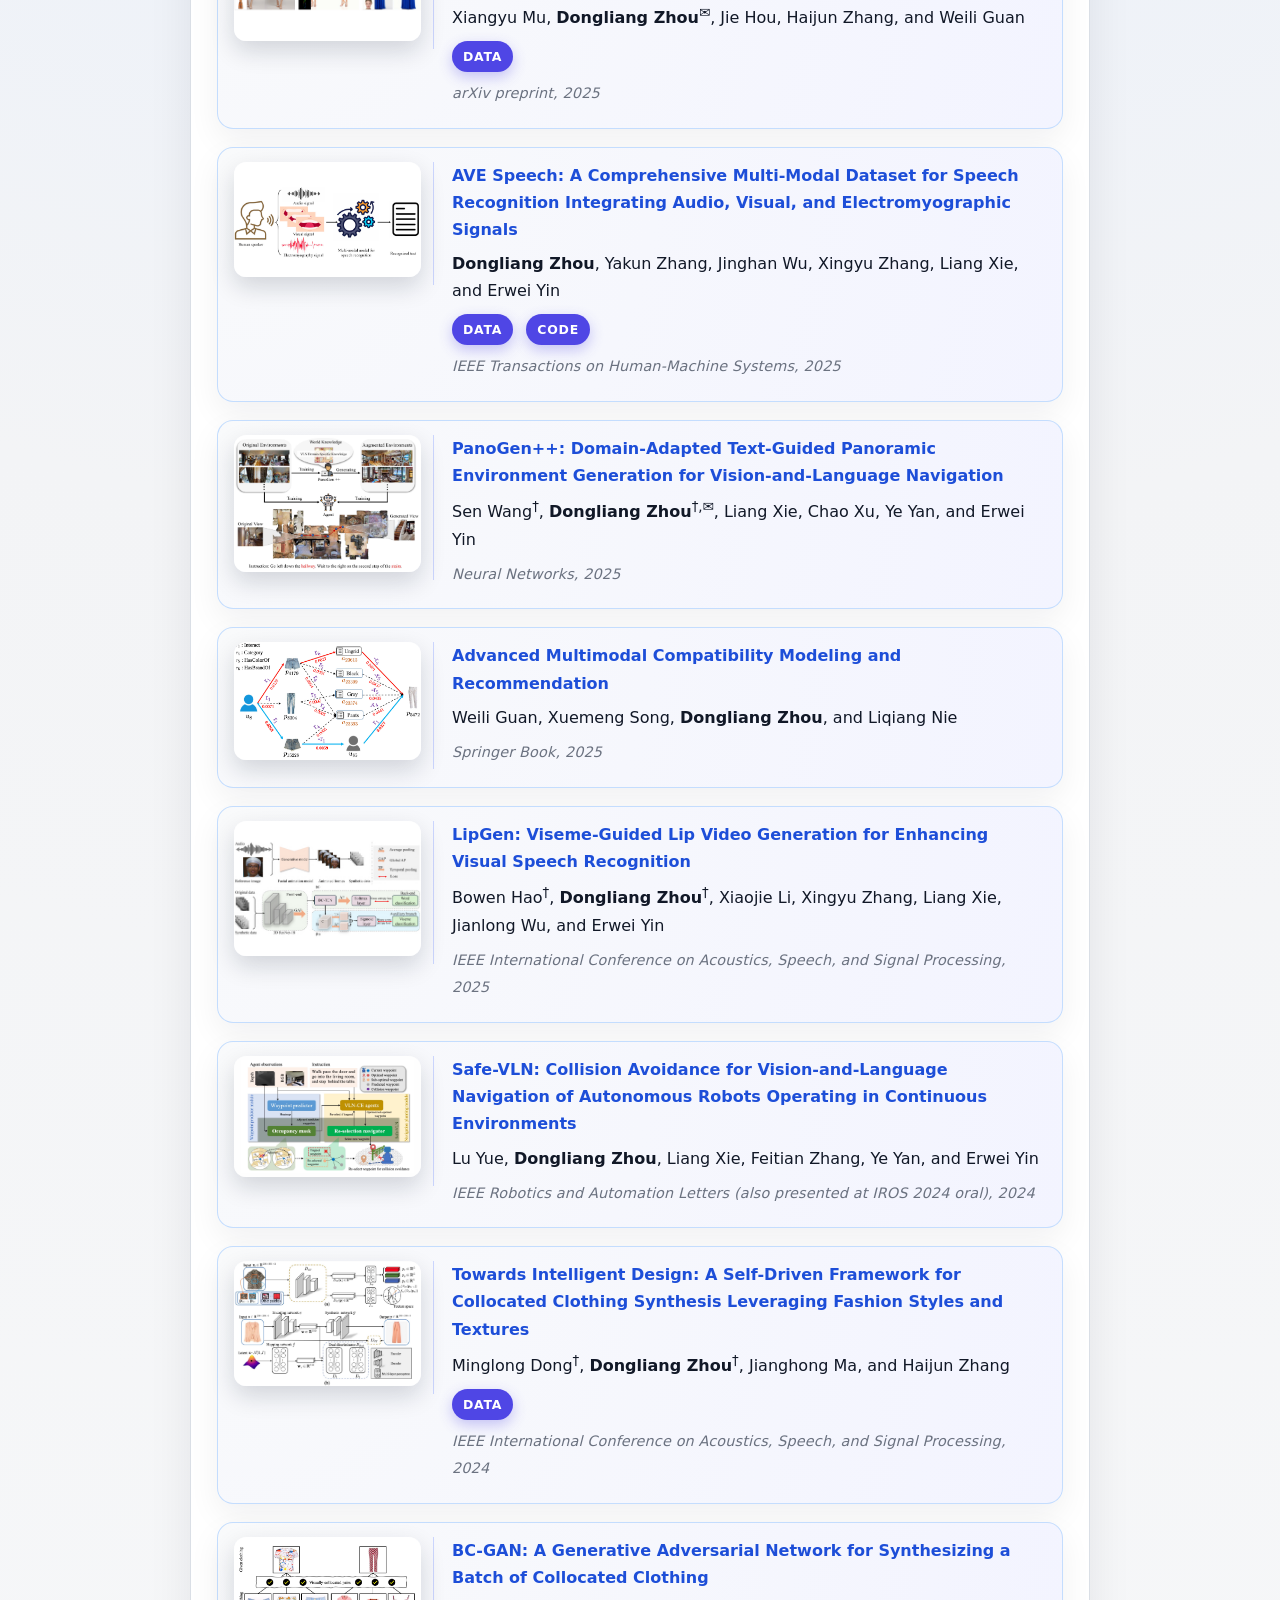
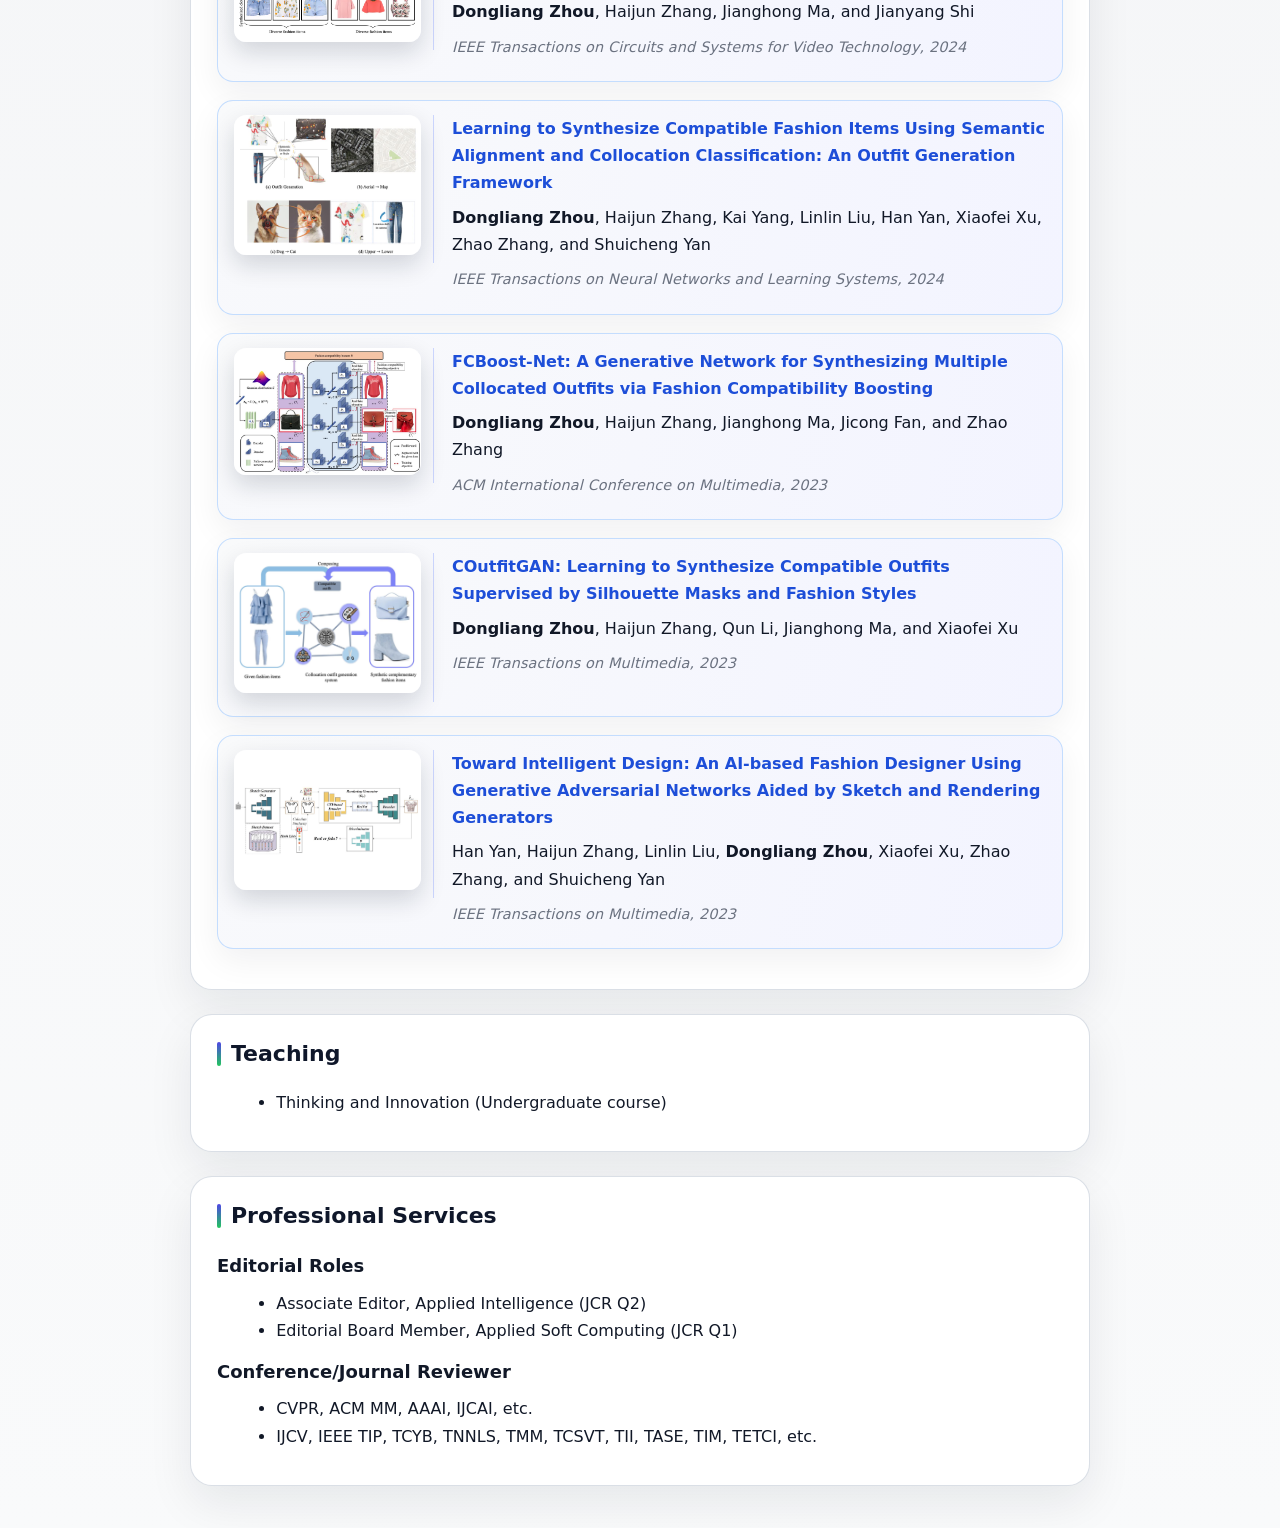
==== commit 176b528b: "update" ====
--- a/index.html
+++ b/index.html
@@ -126,7 +126,7 @@
     <section class="container section" aria-labelledby="teaching-heading">
       <h2 id="teaching-heading">Teaching</h2>
       <ul>
-        <li>Thinking and Innovation</li>
+        <li>Thinking and Innovation (Undergraduate course)</li>
       </ul>
     </section>
 
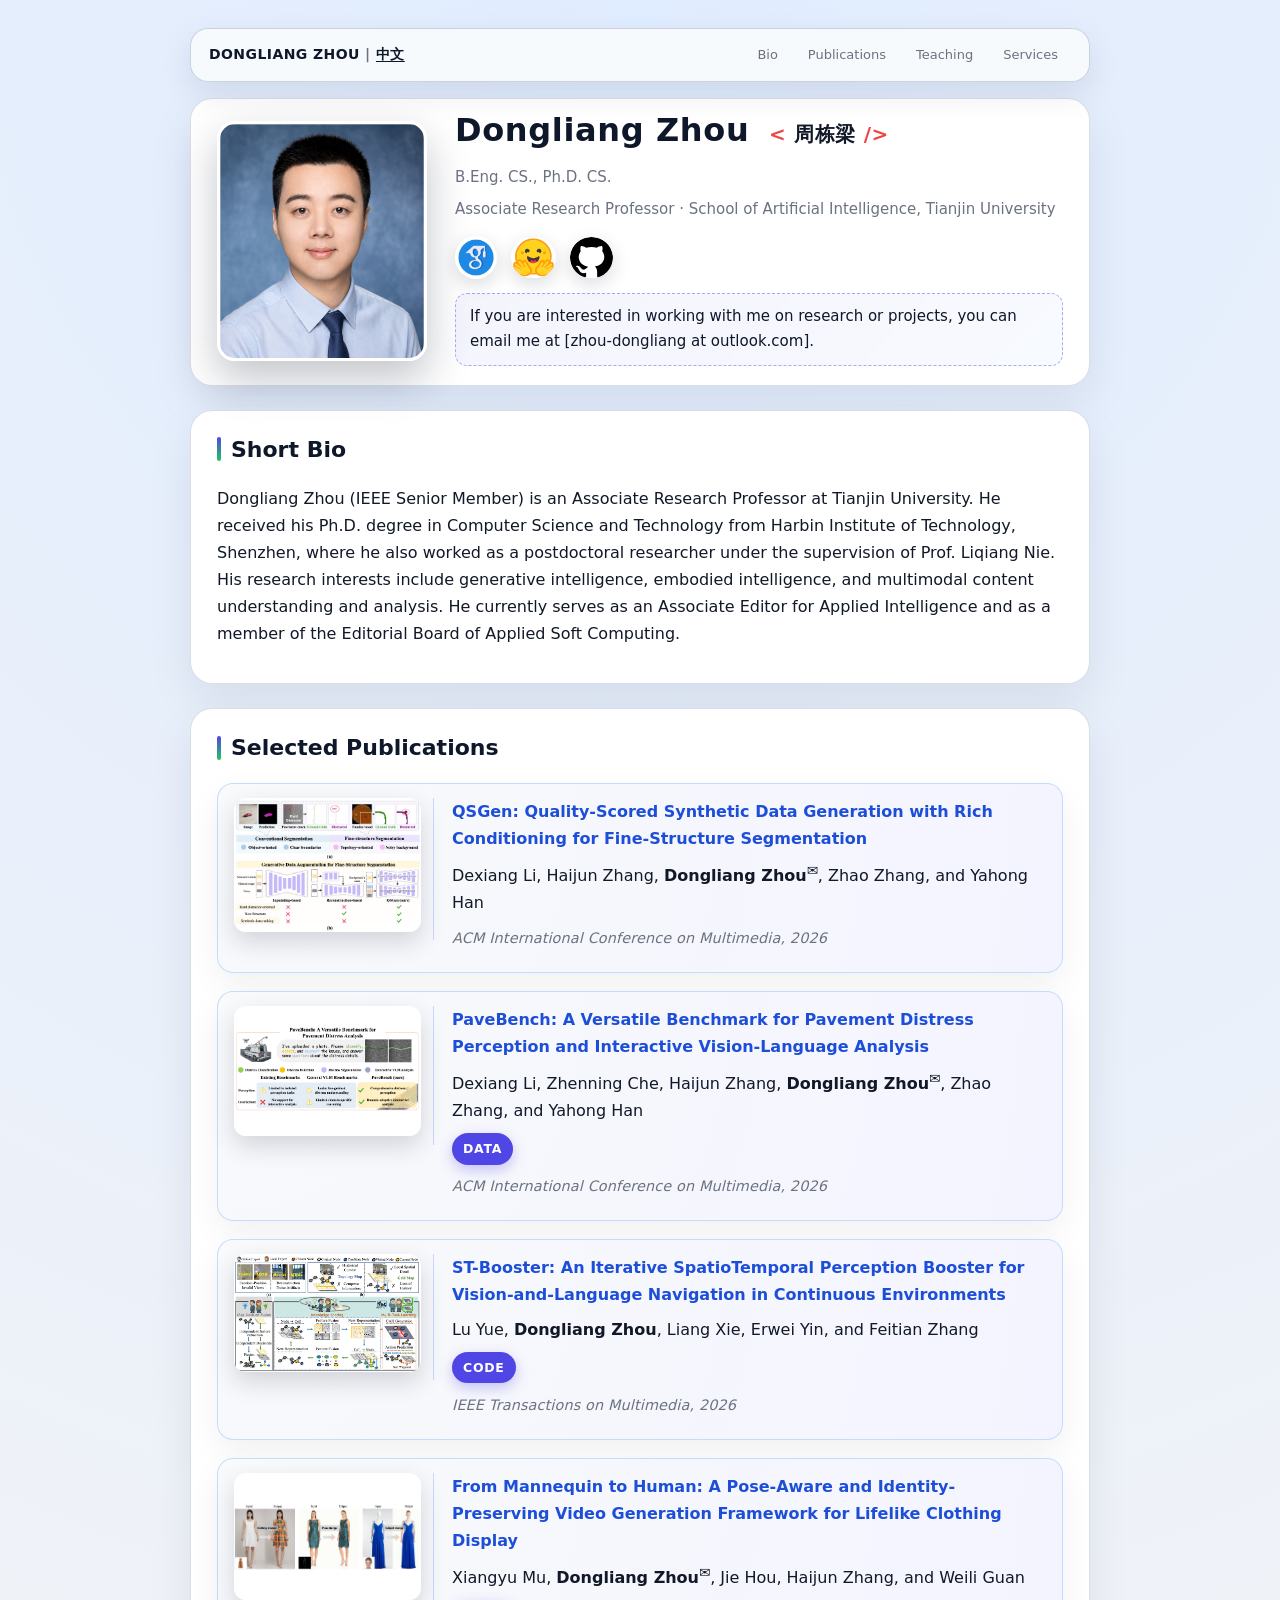
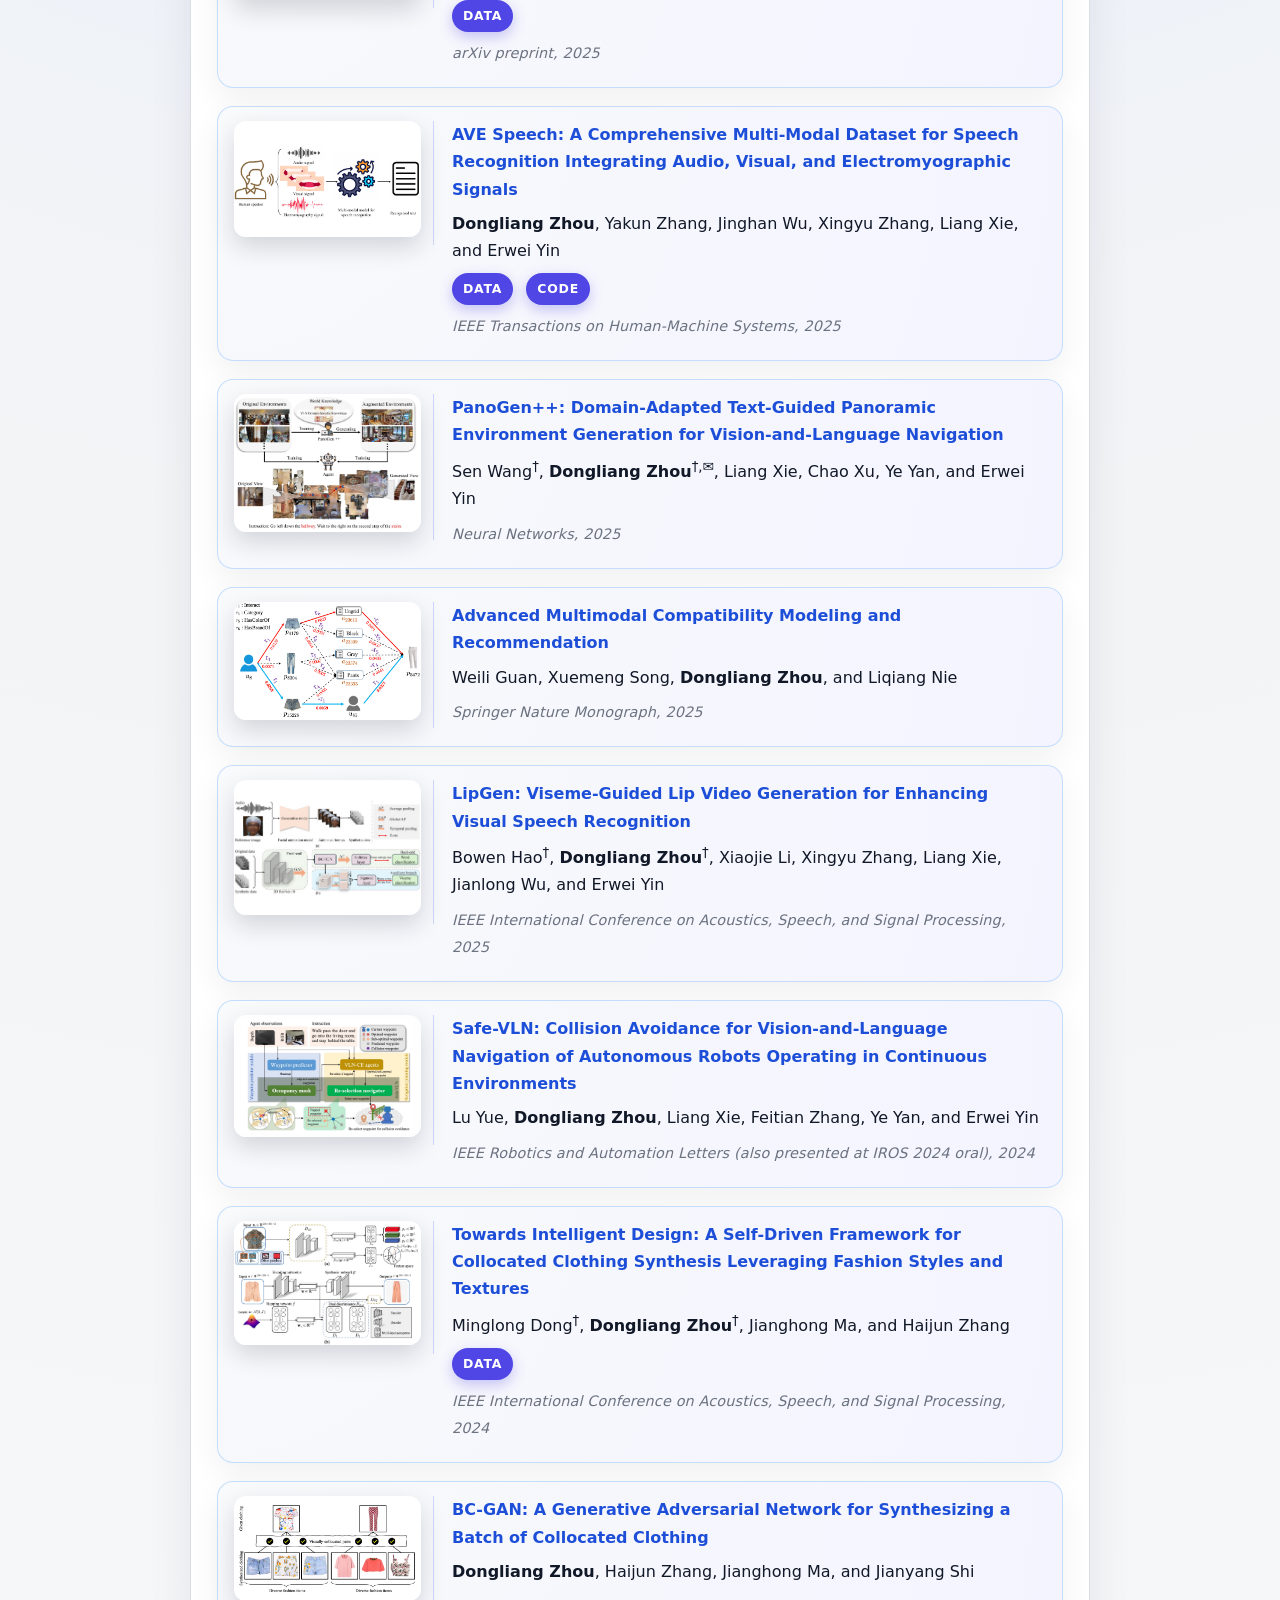
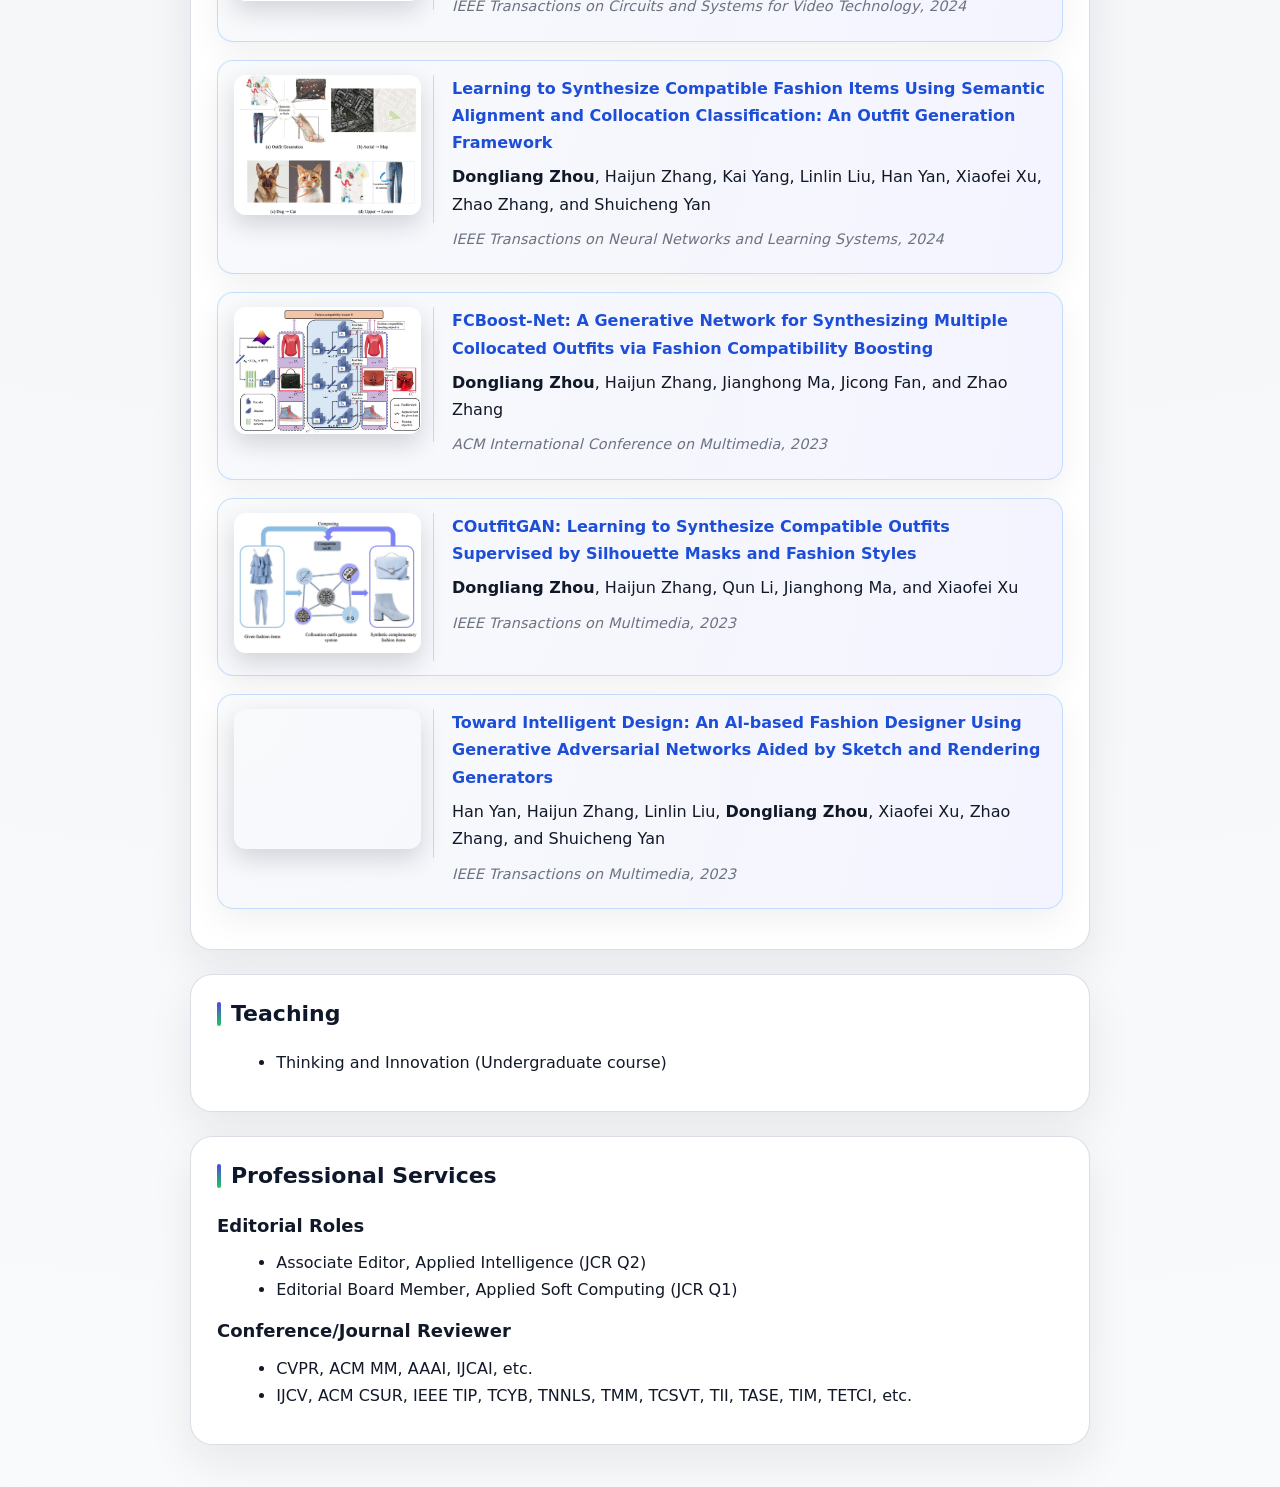
==== commit 2d54378b: "update" ====
--- a/index.html
+++ b/index.html
@@ -142,7 +142,7 @@
       <h3>Conference/Journal Reviewer</h3>
       <ul>
         <li>CVPR, ACM MM, AAAI, IJCAI, etc.</li>
-        <li>IJCV, IEEE TIP, TCYB, TNNLS, TMM, TCSVT, TII, TASE, TIM, TETCI, etc.</li>
+        <li>IJCV, ACM CSUR, IEEE TIP, TCYB, TNNLS, TMM, TCSVT, TII, TASE, TIM, TETCI, etc.</li>
       </ul>
     </section>
 
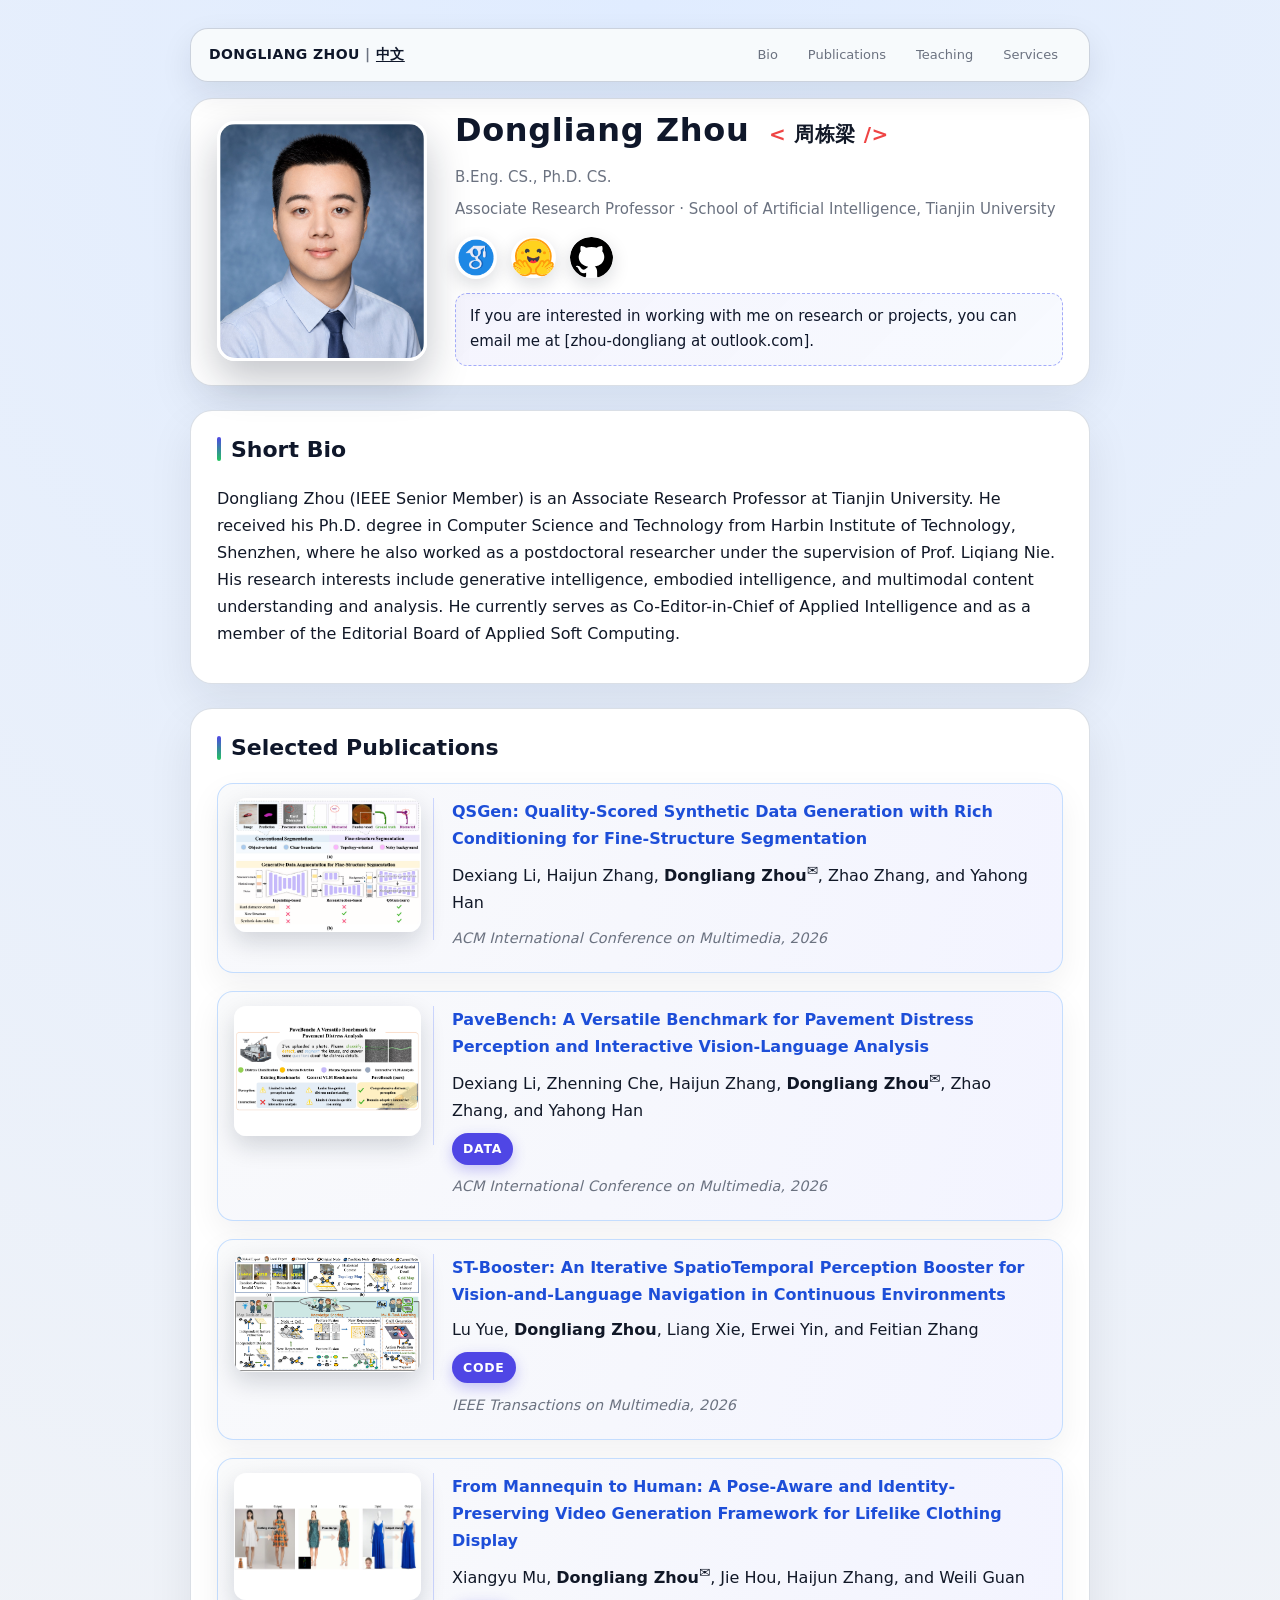
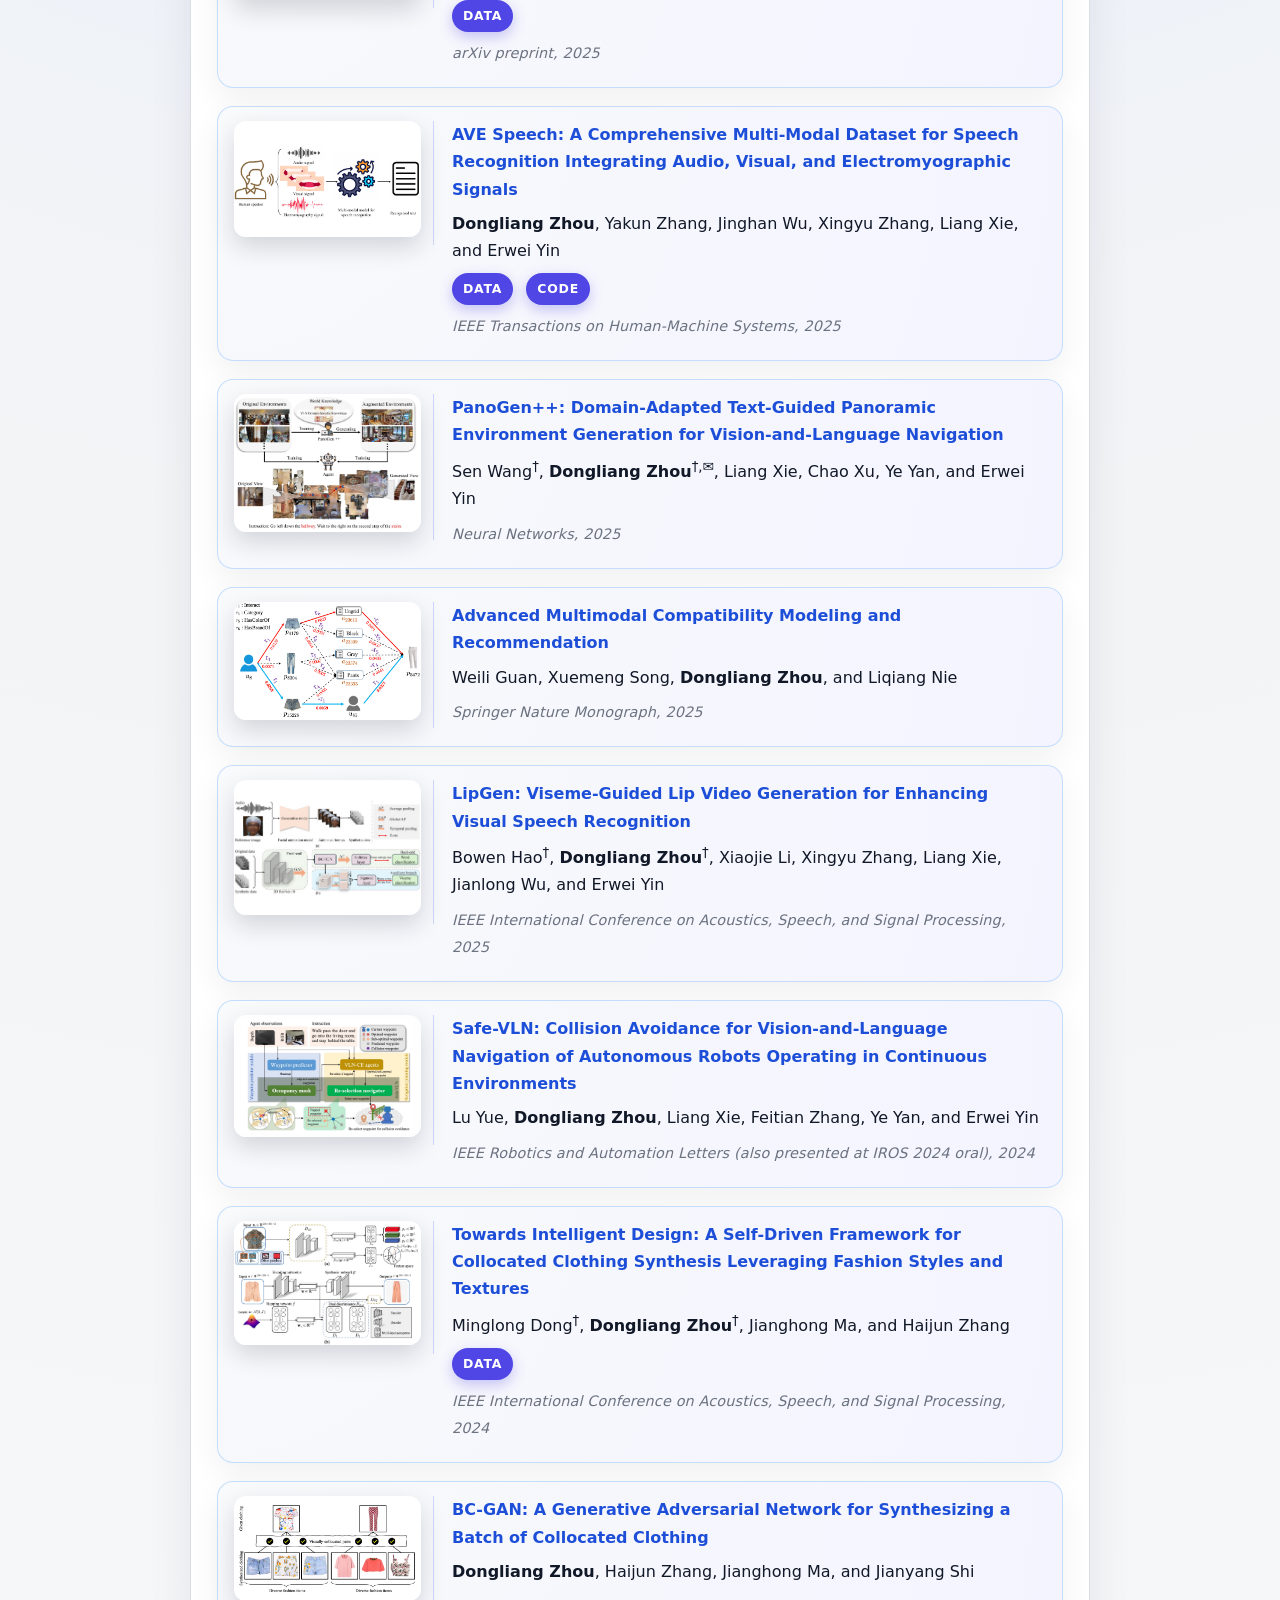
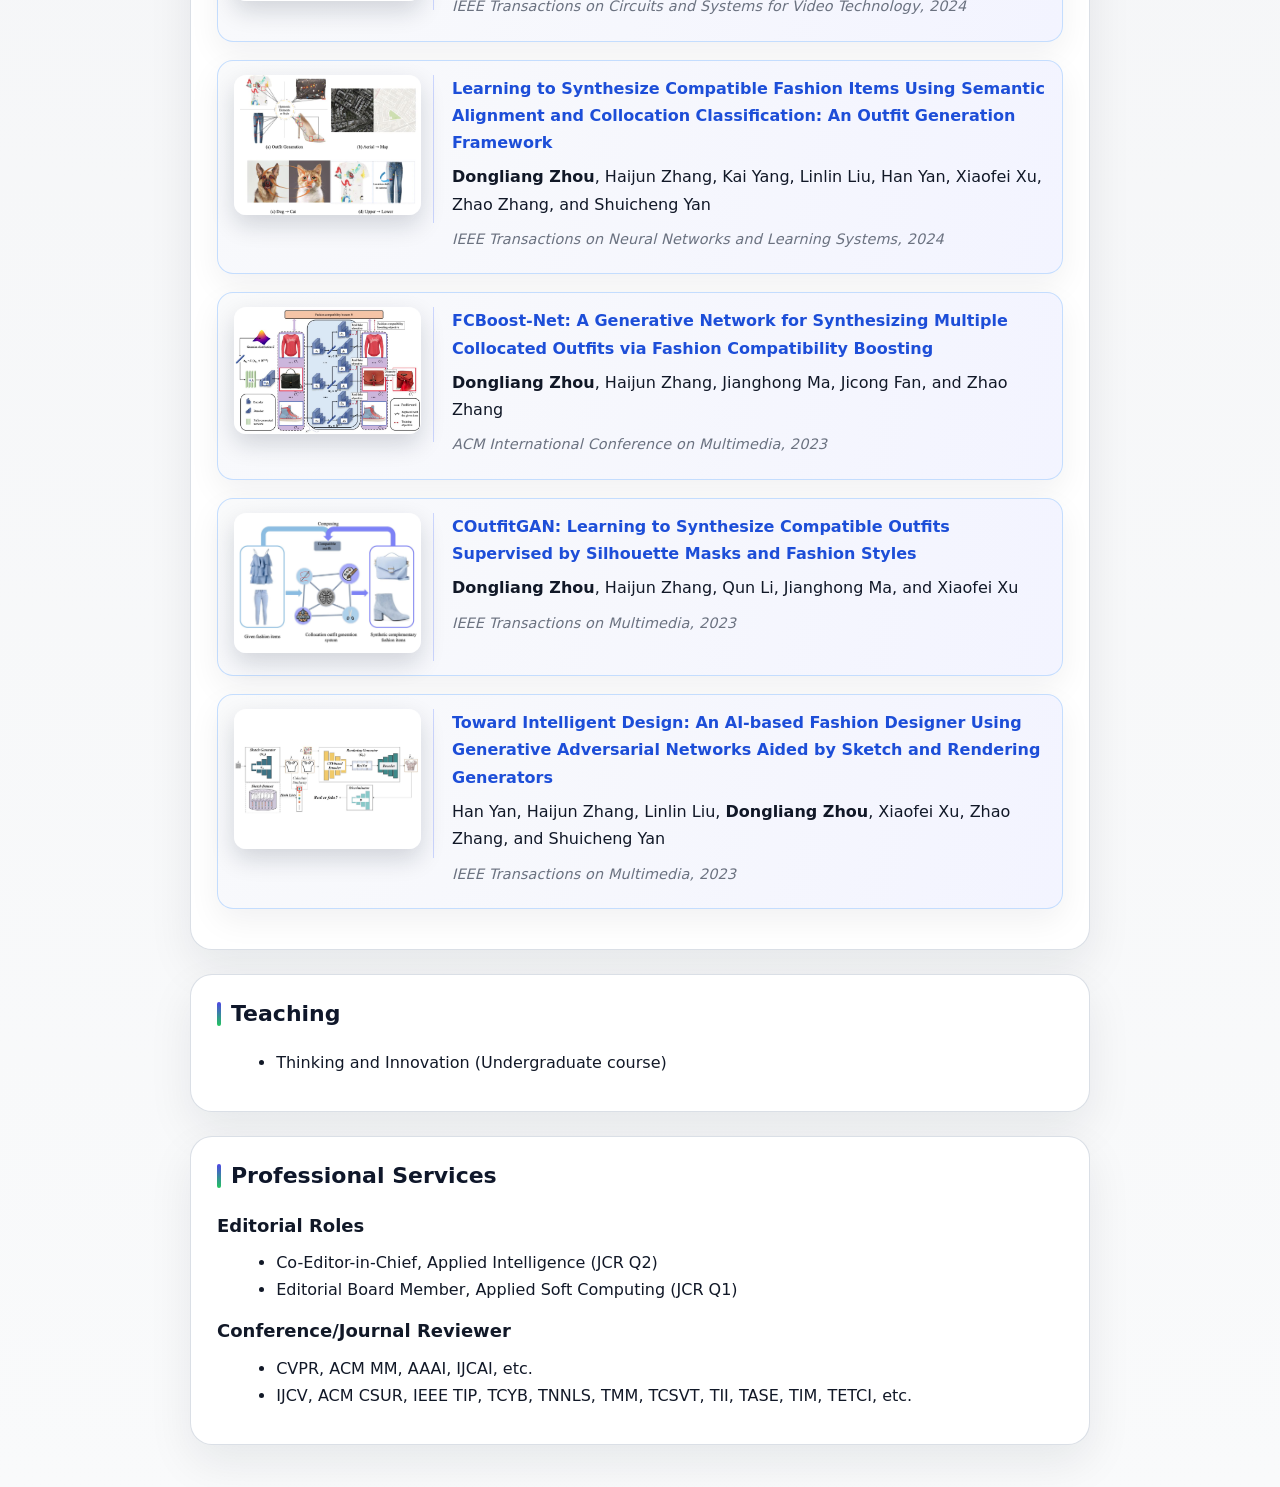
==== commit f62dbf94: "ud" ====
--- a/index.html
+++ b/index.html
@@ -111,7 +111,7 @@
         Dongliang Zhou (IEEE Senior Member) is an Associate Research Professor at Tianjin University. He received his
         Ph.D. degree in Computer Science and Technology from Harbin Institute of Technology, Shenzhen, where he also
         worked as a postdoctoral researcher under the supervision of Prof. Liqiang Nie. His research interests include
-        generative intelligence, embodied intelligence, and multimodal content understanding and analysis. He currently serves as an Associate Editor for
+        generative intelligence, embodied intelligence, and multimodal content understanding and analysis. He currently serves as Co-Editor-in-Chief of
         Applied Intelligence and as a member of the Editorial Board of Applied Soft Computing.
       </p>
     </section>
@@ -135,7 +135,7 @@
 
       <h3>Editorial Roles</h3>
       <ul>
-        <li>Associate Editor, Applied Intelligence (JCR Q2)</li>
+        <li>Co-Editor-in-Chief, Applied Intelligence (JCR Q2)</li>
         <li>Editorial Board Member, Applied Soft Computing (JCR Q1)</li>
       </ul>
 
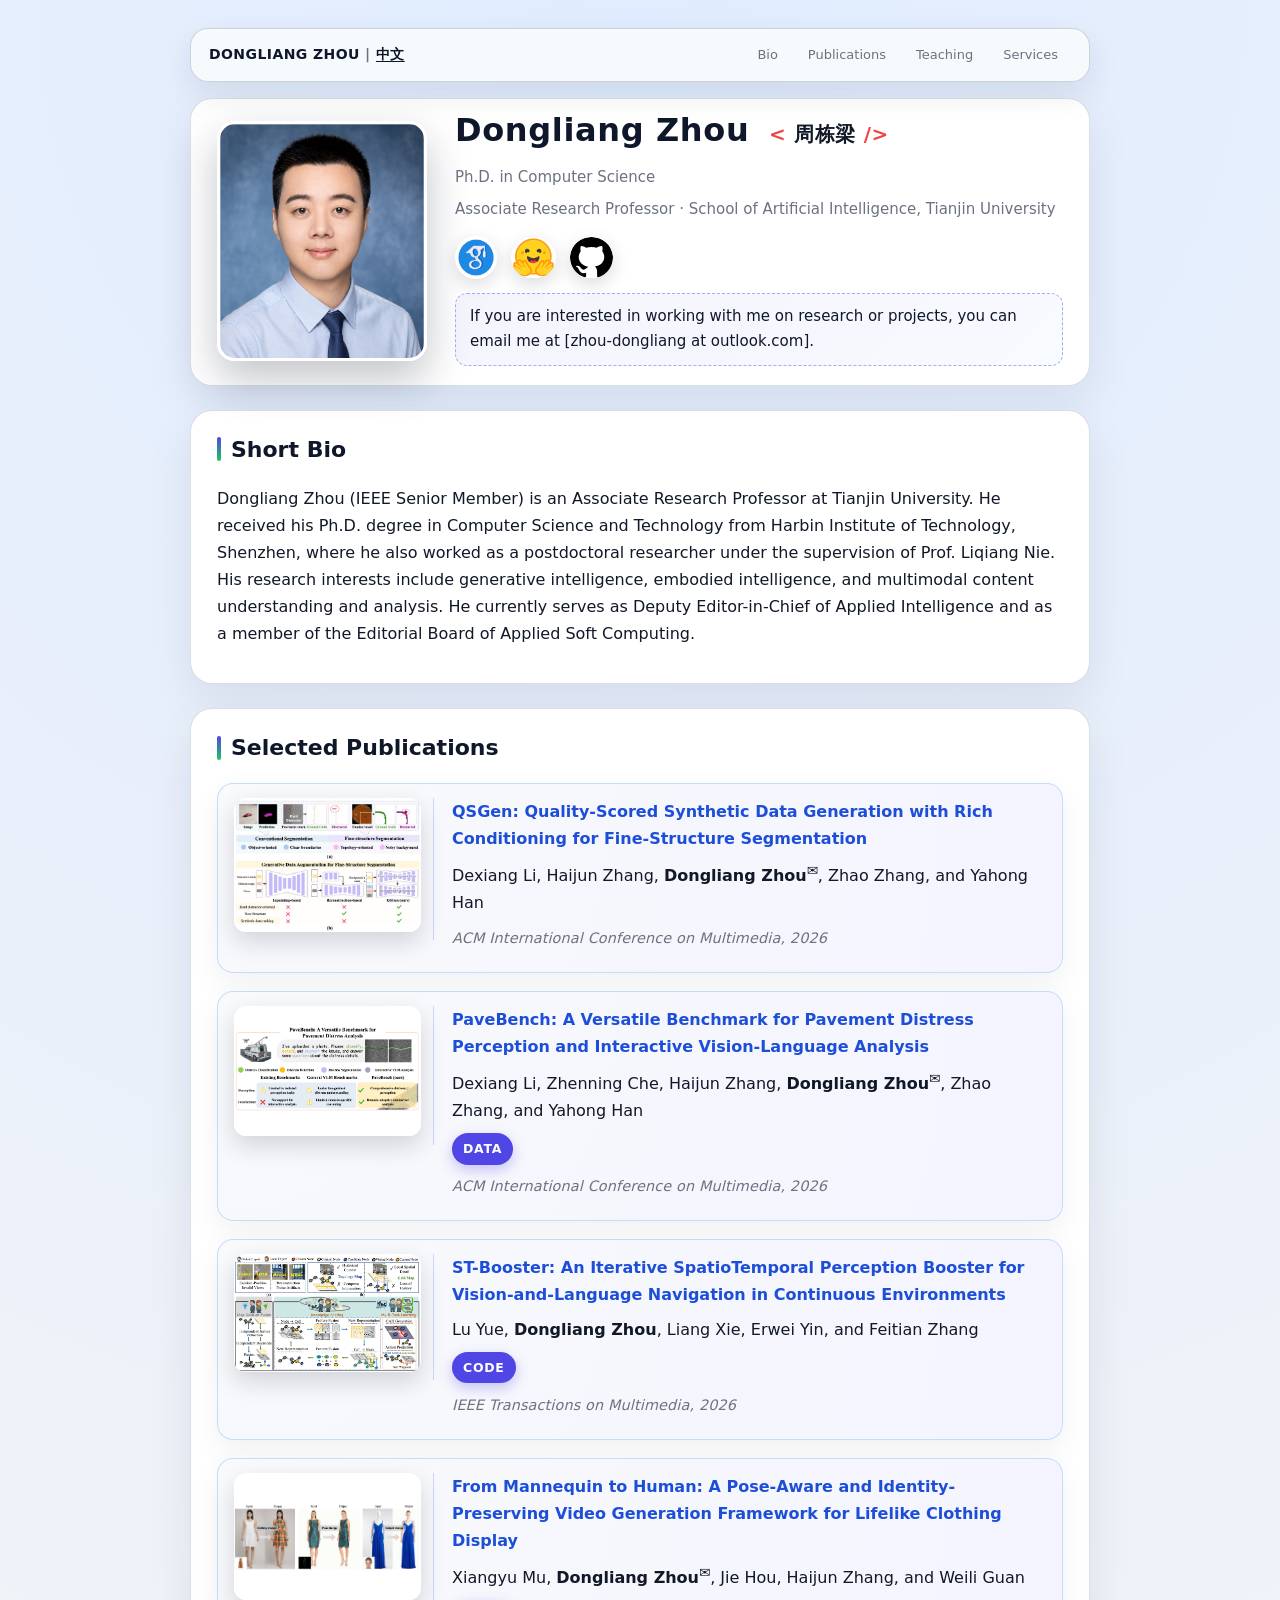
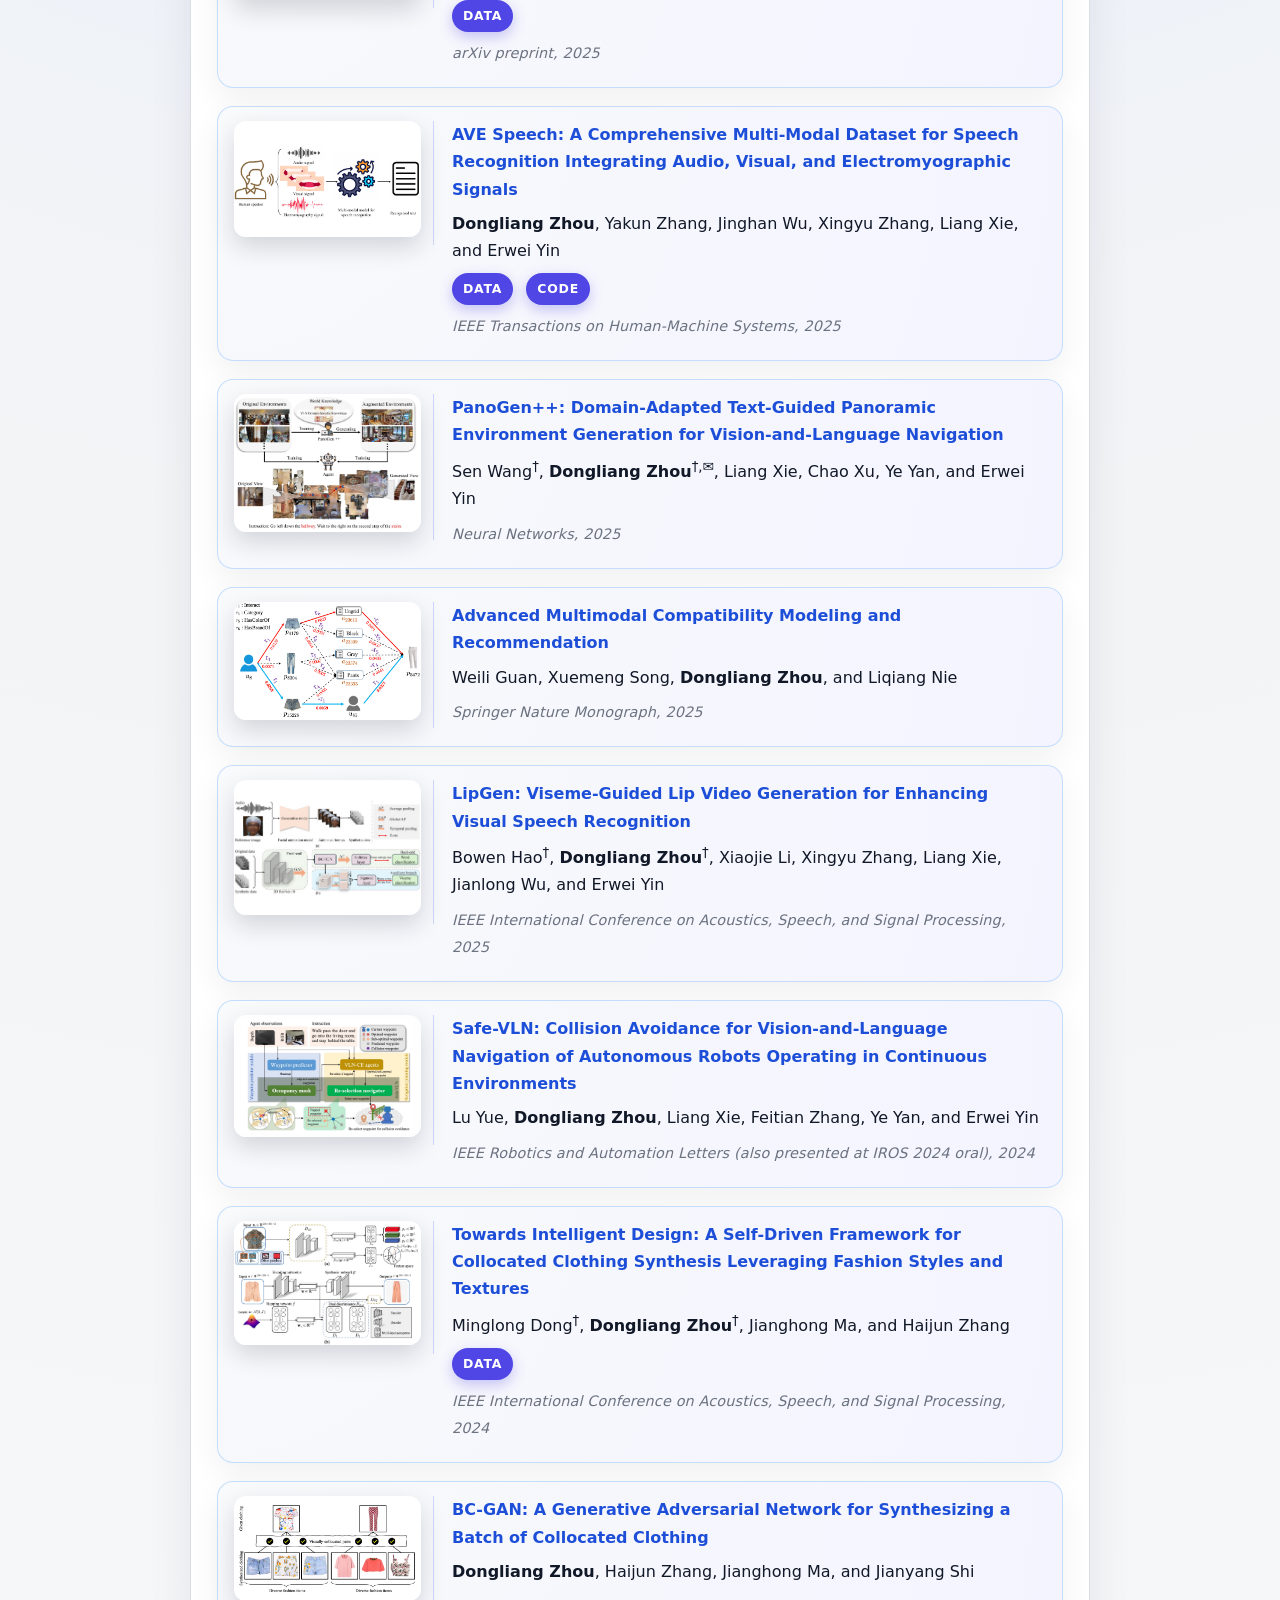
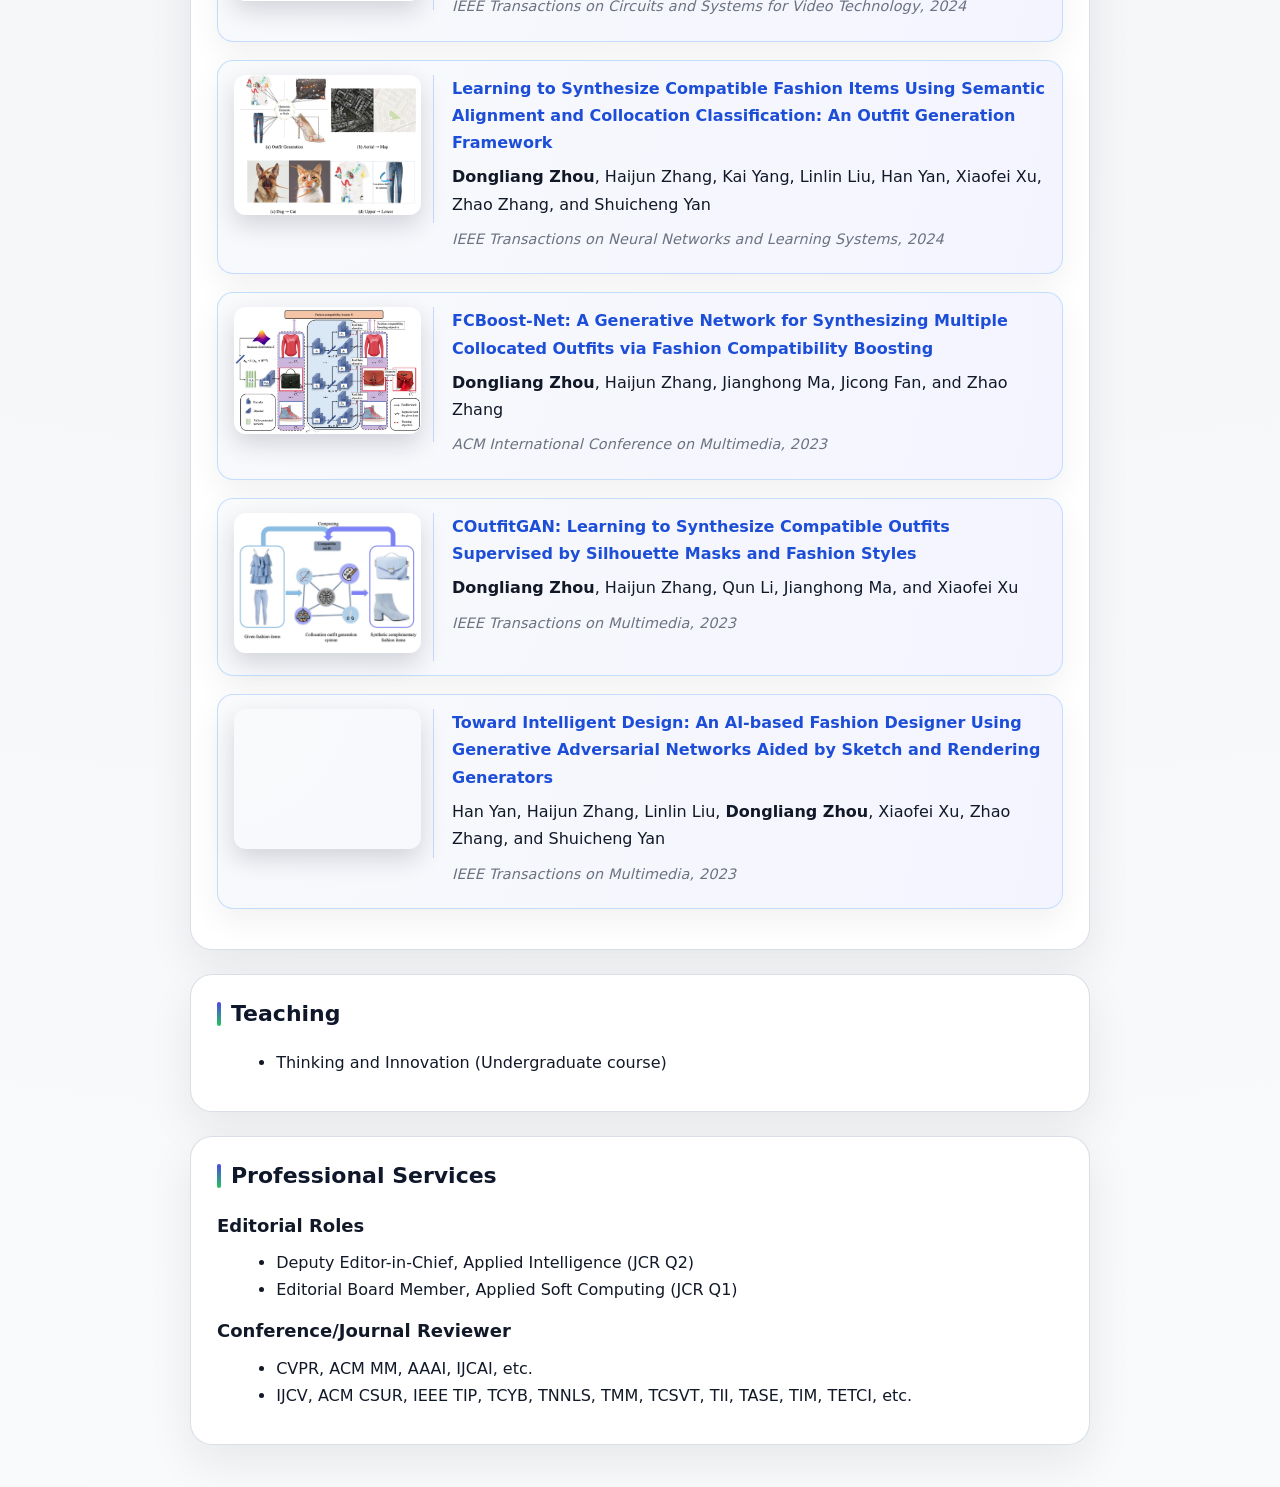
==== commit 9f435183: "update" ====
--- a/index.html
+++ b/index.html
@@ -73,7 +73,7 @@
           </span>
         </h1>
         <div class="degrees">
-          B.Eng. CS., Ph.D. CS.
+          Ph.D. in Computer Science
         </div>
         <div class="affiliation">
           Associate Research Professor · School of Artificial Intelligence, Tianjin University
@@ -111,7 +111,7 @@
         Dongliang Zhou (IEEE Senior Member) is an Associate Research Professor at Tianjin University. He received his
         Ph.D. degree in Computer Science and Technology from Harbin Institute of Technology, Shenzhen, where he also
         worked as a postdoctoral researcher under the supervision of Prof. Liqiang Nie. His research interests include
-        generative intelligence, embodied intelligence, and multimodal content understanding and analysis. He currently serves as Co-Editor-in-Chief of
+        generative intelligence, embodied intelligence, and multimodal content understanding and analysis. He currently serves as Deputy Editor-in-Chief of
         Applied Intelligence and as a member of the Editorial Board of Applied Soft Computing.
       </p>
     </section>
@@ -135,7 +135,7 @@
 
       <h3>Editorial Roles</h3>
       <ul>
-        <li>Co-Editor-in-Chief, Applied Intelligence (JCR Q2)</li>
+        <li>Deputy Editor-in-Chief, Applied Intelligence (JCR Q2)</li>
         <li>Editorial Board Member, Applied Soft Computing (JCR Q1)</li>
       </ul>
 
